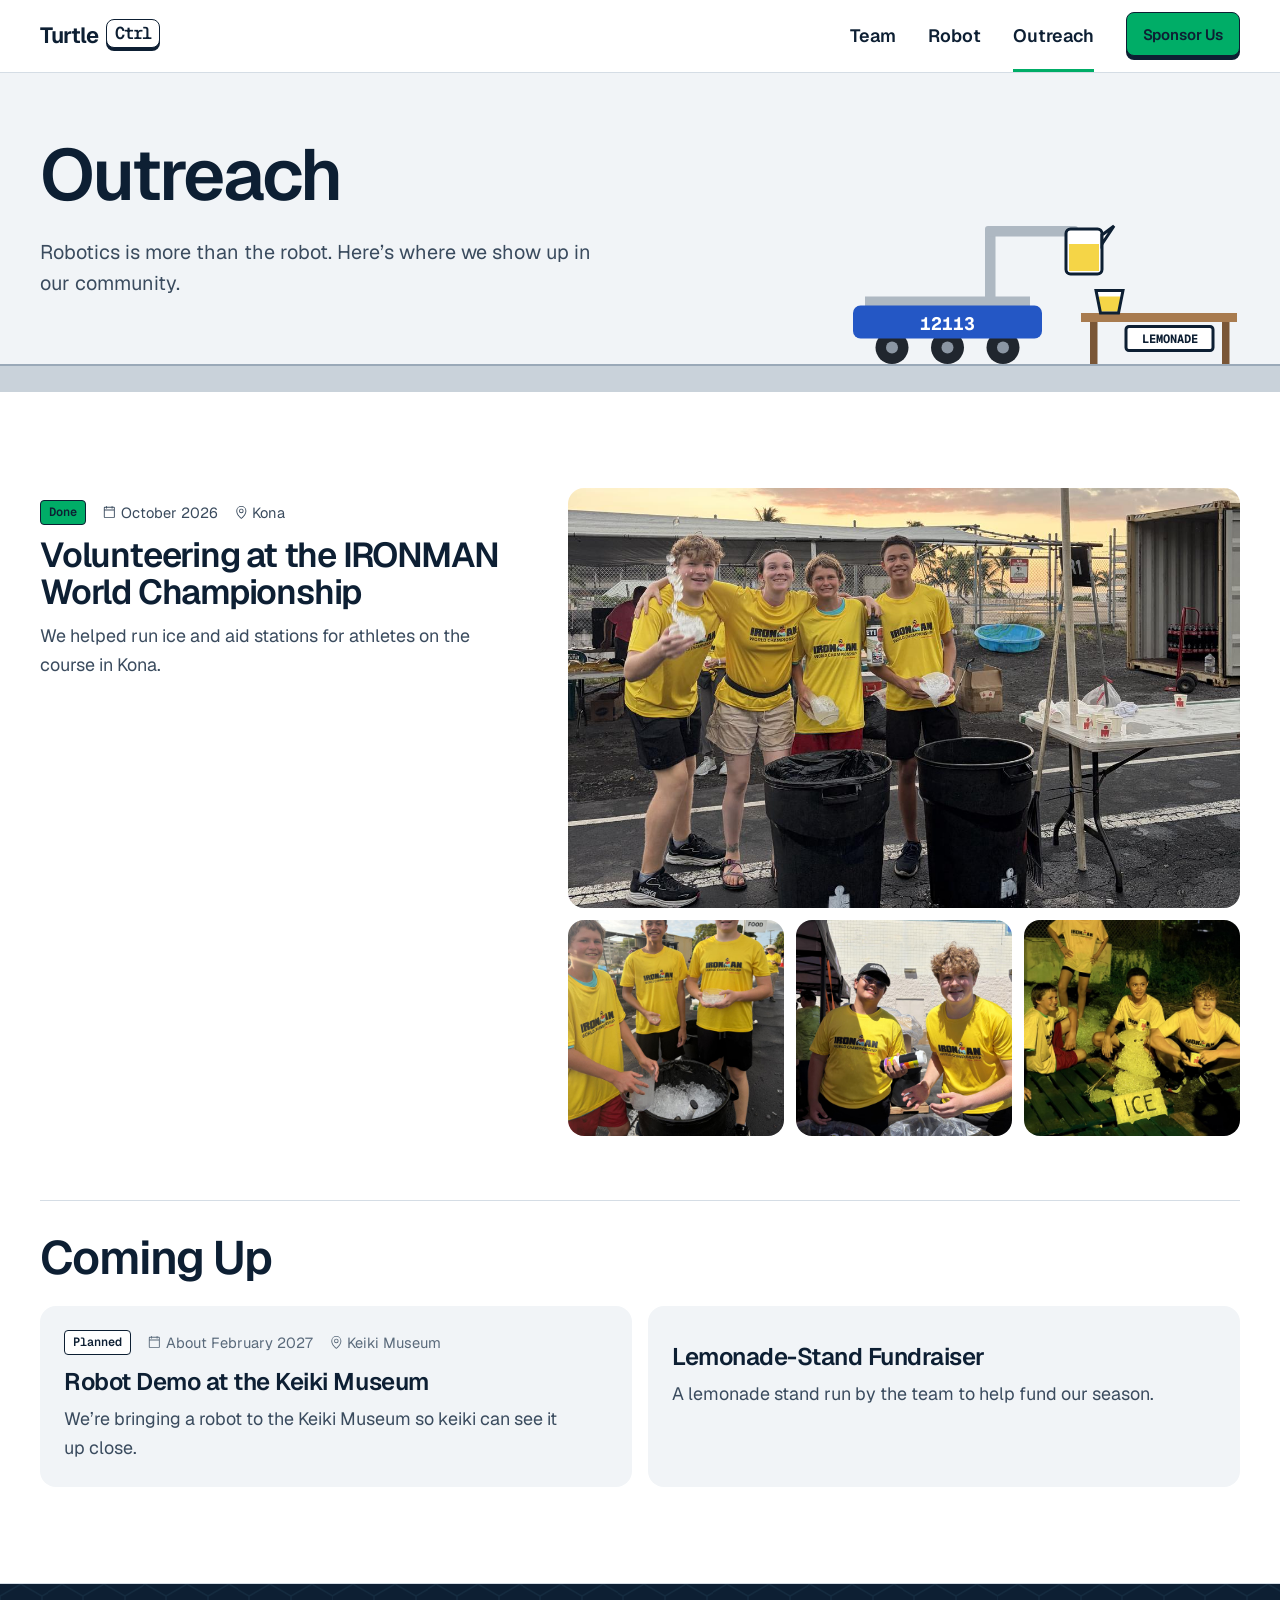
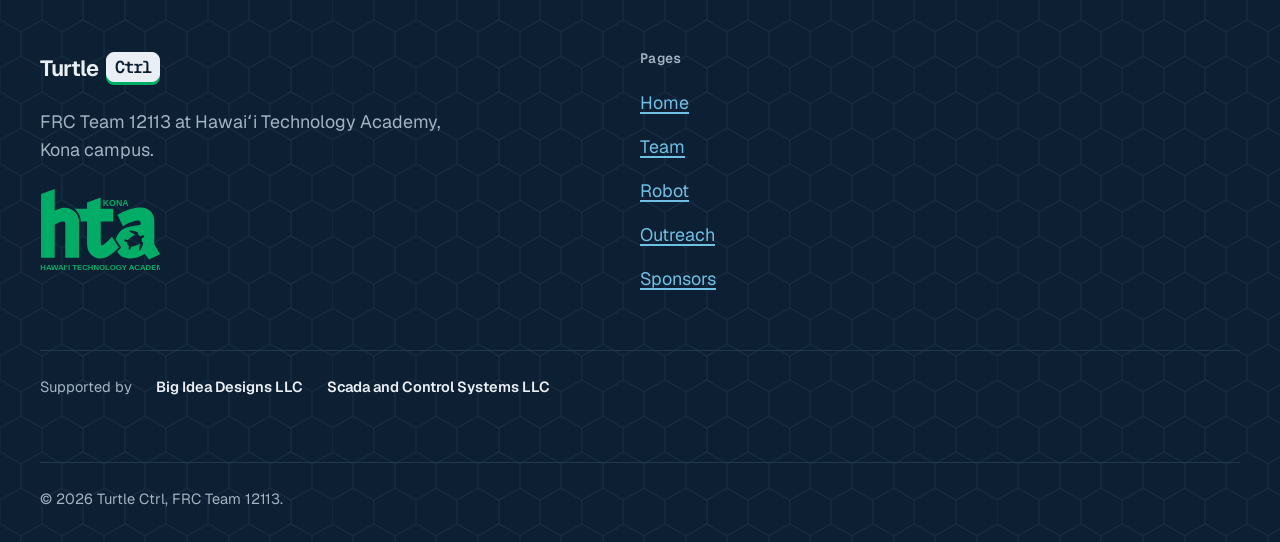
==== outreach.html @ d2e67857 "Launch Turtle Ctrl team website Five pages (Home, Team, Robot, Outreach, Sponsors) in plain HTML/CSS" ====
<!doctype html>
<html lang="en">
<head>
  <meta charset="utf-8">
  <meta name="viewport" content="width=device-width, initial-scale=1">
  <title>Outreach | Turtle Ctrl, FRC 12113</title>
  <meta name="description" content="Turtle Ctrl in the community: IRONMAN World Championship volunteering, a Keiki Museum robot demo, and fundraising.">
  <meta name="color-scheme" content="light dark">
  <meta name="theme-color" content="#FFFFFF" media="(prefers-color-scheme: light)">
  <meta name="theme-color" content="#0A1724" media="(prefers-color-scheme: dark)">
  <meta property="og:title" content="Outreach | Turtle Ctrl, FRC 12113">
  <meta property="og:description" content="Turtle Ctrl in the community: IRONMAN World Championship volunteering, a Keiki Museum robot demo, and fundraising.">
  <meta property="og:type" content="website">
  <meta property="og:site_name" content="Turtle Ctrl, FRC Team 12113">
  <!-- Share preview image. Update the domain once the custom domain is live. -->
  <meta property="og:image" content="https://ripthins.github.io/images/og-card.jpg">
  <meta property="og:image:width" content="1200">
  <meta property="og:image:height" content="630">
  <meta property="og:image:alt" content="Turtle Ctrl, FRC Team 12113 from Kona, Hawaiʻi">
  <meta name="twitter:card" content="summary_large_image">
  <link rel="icon" href="images/favicon.svg" type="image/svg+xml">
  <link rel="apple-touch-icon" href="images/apple-touch-icon.png">
  <link rel="preload" href="fonts/geist-latin-wght-normal.woff2" as="font" type="font/woff2" crossorigin>
  <link rel="stylesheet" href="css/styles.css?v=20261015c">
  <link rel="stylesheet" href="css/pages.css?v=20261015c">
  <link rel="stylesheet" href="css/minibots.css?v=20261015c">
</head>
<body>
  <a class="skip-link" href="#main">Skip to content</a>

  <!-- ===== HEADER (same on every page; only aria-current changes) ===== -->
  <header class="site-header">
    <div class="container site-header__inner">
      <a class="wordmark" href="index.html" aria-label="Turtle Ctrl, home" translate="no">Turtle <span class="key">Ctrl</span></a>
      <nav class="site-nav" aria-label="Main">
        <ul>
          <li><a href="team.html">Team</a></li>
          <li><a href="robot.html">Robot</a></li>
          <li><a href="outreach.html" aria-current="page">Outreach</a></li>
          <li class="nav-contact"><a href="#contact" data-contact>Contact</a></li>
        </ul>
      </nav>
      <div class="site-header__cta">
        <a class="btn btn--secondary btn--sm site-header__contact" href="#contact" data-contact>Contact Us</a>
        <a class="btn btn--primary btn--sm" href="sponsors.html">Sponsor Us</a>
      </div>
    </div>
  </header>

  <main id="main">

    <!-- ===== INTRO: floor band, the robot pours lemonade and serves it ===== -->
    <section class="floor-band" data-minibot aria-labelledby="outreach-title">
      <div class="container floor-band__inner">
      <div class="page-intro">
        <h1 id="outreach-title">Outreach</h1>
        <!-- DRAFT: Reif to rewrite -->
        <p class="draft">Robotics is more than the robot. Here’s where we show up in our community.</p>
      </div>
      <svg class="floor-band__scene" viewBox="50 70 270 106" style="--w: 270" role="img" aria-label="Animation: a robot pours lemonade into a cup and slides it down the table" focusable="false">
            <g><circle class="sh-tire" cx="88" cy="165" r="11"/><circle class="sh-hubcap" cx="88" cy="165" r="4"/>
              <circle class="sh-tire" cx="125" cy="165" r="11"/><circle class="sh-hubcap" cx="125" cy="165" r="4"/>
              <circle class="sh-tire" cx="162" cy="165" r="11"/><circle class="sh-hubcap" cx="162" cy="165" r="4"/><rect class="sh-alu" x="70" y="131" width="110" height="7"/>
              <rect class="sh-bumper" x="62" y="137" width="126" height="22" rx="5"/>
              <text class="sh-text" x="125" y="153" font-size="12" text-anchor="middle">12113</text></g>
            <rect class="sh-alu" x="150" y="86" width="7" height="46"/>
            <rect class="sh-alu" x="150" y="84" width="62" height="7" rx="2"/>
            <rect class="mb-lemon mb-a-stream" x="230" y="102" width="4" height="26"/>
            <g class="mb-a-pitcher">
              <rect class="mb-white" x="204" y="86" width="24" height="30" rx="3"/>
              <rect class="mb-lemon" x="206" y="96" width="20" height="18"/>
              <polygon class="mb-white" points="228,90 236,84 228,96"/>
            </g>
            <rect class="mb-wood" x="214" y="142" width="104" height="6"/>
            <rect class="mb-wood-dark" x="220" y="148" width="5" height="28"/>
            <rect class="mb-wood-dark" x="308" y="148" width="5" height="28"/>
            <rect class="mb-white" x="244" y="151" width="58" height="16" rx="2"/>
            <text class="mb-label" x="273" y="162" font-size="8" text-anchor="middle">LEMONADE</text>
            <g class="mb-a-cup">
              <path d="M224 127 L242 127 L239 142 L227 142 Z" fill="#FFFFFF"/>
              <rect class="mb-lemon mb-a-fill" x="226" y="131" width="14" height="10"/>
              <path d="M224 127 L242 127 L239 142 L227 142 Z" fill="none" stroke="#0D1F33" stroke-width="2"/>
            </g>
          </svg>
      </div>
    </section>

    <!-- ===== STORIES (content.js > outreach). Stories with photos are featured;
         the rest show as "Coming Up" cards. ===== -->
    <section class="section" aria-label="Outreach events">
      <div class="container outreach" data-render="outreach"></div>
    </section>

    <!-- ===== INVITE (only shows once content.js has a contact email) ===== -->
    <section class="section section--flush-top" aria-labelledby="invite-title" data-needs-email>
      <div class="container">
        <div class="invite">
          <div>
            <h2 id="invite-title">Know an Event That Needs a Robot?</h2>
            <!-- DRAFT: Reif to rewrite -->
            <p class="draft">Schools, libraries, and community events in Kona: tell us about it.</p>
          </div>
          <a class="btn btn--primary" href="#contact" data-contact="Event invitation for Turtle Ctrl">Contact Us</a>
        </div>
      </div>
    </section>

  </main>

  <!-- ===== FOOTER (same on every page; contact info + sponsors come from content.js) ===== -->
  <footer class="site-footer">
    <div class="container">
      <div class="footer-grid">
        <div>
          <a class="wordmark" href="index.html" aria-label="Turtle Ctrl, home" translate="no">Turtle <span class="key">Ctrl</span></a>
          <p class="footer-team">FRC Team 12113 at Hawaiʻi Technology Academy, Kona campus.</p>
          <img class="footer-school" src="images/hta-kona-logo.svg" alt="Hawaiʻi Technology Academy Kona" width="120" height="81" loading="lazy">
        </div>
        <nav aria-label="Footer">
          <p class="footer-title mono">Pages</p>
          <ul class="footer-list">
            <li><a href="index.html">Home</a></li>
            <li><a href="team.html">Team</a></li>
            <li><a href="robot.html">Robot</a></li>
            <li><a href="outreach.html">Outreach</a></li>
            <li><a href="sponsors.html">Sponsors</a></li>
          </ul>
        </nav>
        <div id="contact">
          <p class="footer-title mono">Contact</p>
          <div data-render="footer-contact"></div>
          <noscript><p class="footer-ph">Turn on JavaScript to see our contact info.</p></noscript>
        </div>
      </div>
      <div class="footer-sponsors" data-render="footer-sponsors"></div>
      <p class="footer-base">© <span data-render="year">2026</span> Turtle Ctrl, FRC Team 12113.</p>
    </div>
  </footer>

  <script src="content.js"></script>
  <script src="js/site.js?v=20261015c"></script>
  <script src="js/minibots.js?v=20261015c"></script>
</body>
</html>
---- css/styles.css ----
/* ==========================================================
   Turtle Ctrl, FRC 12113
   Design rules live in DESIGN.md. Tokens first, then base,
   then layout, then components, then page sections.
   ========================================================== */

/* ---------- Fonts (self-hosted, SIL Open Font License) ---------- */
@font-face {
  font-family: "Geist";
  src: url("../fonts/geist-latin-wght-normal.woff2") format("woff2");
  font-weight: 100 900;
  font-style: normal;
  font-display: swap;
}
@font-face {
  font-family: "Geist Mono";
  src: url("../fonts/geist-mono-latin-wght-normal.woff2") format("woff2");
  font-weight: 100 900;
  font-style: normal;
  font-display: swap;
}

/* ---------- Tokens ---------- */
:root {
  color-scheme: light dark;

  /* Brand */
  --green-500: #00AD67;   /* HTA green: fills only on light */
  --green-700: #008650;   /* green text on WHITE only */
  --green-800: #006A40;   /* green text on tint, hover */
  --cyan-400:  #6EC1E4;   /* accent on navy only */
  --navy-900:  #0D1F33;   /* ink, footer */
  --navy-950:  #0A1724;
  --navy-850:  #11263A;

  /* Semantic (light) */
  --bg: #FFFFFF;
  --surface: #F1F4F7;
  --text: #0D1F33;
  --text-2: #3A4B5E;
  --muted: #5A6A7B;
  --line: #D5DDE5;
  --line-strong: #9AA9B8;
  --link: var(--green-700);
  --link-on-surface: var(--green-800);
  --focus: var(--green-700);
  --key-face: #FFFFFF;
  --key-edge: var(--navy-900);
  --key-legend: var(--navy-900);
  --ph-bg: #F1F4F7;

  /* Type */
  --font-sans: "Geist", system-ui, -apple-system, "Segoe UI", Roboto, sans-serif;
  --font-mono: "Geist Mono", ui-monospace, "SF Mono", Consolas, monospace;
  --fs-display: clamp(2.5rem, 1.66rem + 3.6vw, 4.5rem);
  --fs-hero: clamp(2.5rem, 1.9rem + 2.6vw, 3.75rem);
  --fs-h2: clamp(1.875rem, 1.44rem + 1.85vw, 3rem);
  --fs-h3: clamp(1.25rem, 1.15rem + 0.45vw, 1.5rem);
  --fs-body: clamp(1.0625rem, 1.04rem + 0.1vw, 1.125rem);
  --fs-small: clamp(0.875rem, 0.86rem + 0.07vw, 0.9375rem);
  --fs-mono: clamp(0.8125rem, 0.8rem + 0.07vw, 0.875rem);

  /* Space (4px base) */
  --s-1: 4px; --s-2: 8px; --s-3: 12px; --s-4: 16px; --s-5: 24px;
  --s-6: 32px; --s-7: 48px; --s-8: 64px; --s-9: 96px; --s-10: 128px;
  --gutter: 16px;
  --section-y: 56px;
  --max: 1200px;

  /* Shape: 8px for things you press, 16px for things that hold content */
  --r-press: 8px;
  --r-hold: 16px;

  --ease: cubic-bezier(0.16, 1, 0.3, 1);
}

@media (min-width: 640px) {
  :root { --gutter: 24px; }
}
@media (min-width: 1024px) {
  :root { --gutter: 32px; --section-y: 96px; }
}

@media (prefers-color-scheme: dark) {
  :root {
    --bg: #0A1724;
    --surface: #11263A;
    --text: #E9EFF4;
    --text-2: #C9D5E0;
    --muted: #A3B3C2;
    --line: #22384E;
    --line-strong: #4A6580;
    --link: var(--cyan-400);
    --link-on-surface: var(--cyan-400);
    --focus: var(--cyan-400);
    --key-face: #E9EFF4;
    --key-edge: var(--green-500);
    --key-legend: var(--navy-900);
    --ph-bg: #11263A;
  }
}

/* ---------- Base ---------- */
*, *::before, *::after { box-sizing: border-box; }
html { -webkit-text-size-adjust: 100%; text-size-adjust: 100%; -webkit-tap-highlight-color: rgba(0, 173, 103, 0.18); }
[id] { scroll-margin-top: var(--s-5); }
body {
  margin: 0;
  background: var(--bg);
  color: var(--text);
  font-family: var(--font-sans);
  font-size: var(--fs-body);
  line-height: 1.6;
  -webkit-font-smoothing: antialiased;
  -moz-osx-font-smoothing: grayscale;
  text-rendering: optimizeLegibility;
}
img, svg { display: block; max-width: 100%; }
[hidden] { display: none !important; }
h1, h2, h3 {
  margin: 0;
  font-weight: 600;
  line-height: 1.05;
  letter-spacing: -0.035em;
  text-wrap: balance;
}
h1 { font-size: var(--fs-display); }
h2 { font-size: var(--fs-h2); }
h3 { font-size: var(--fs-h3); line-height: 1.25; letter-spacing: -0.02em; }
p { margin: 0; text-wrap: pretty; }
p + p { margin-top: var(--s-4); }

a { color: var(--link); text-underline-offset: 0.18em; text-decoration-thickness: 1.5px; }
a:hover { color: var(--green-800); }
@media (prefers-color-scheme: dark) { a:hover { color: #A8DDF2; } }

:focus-visible {
  outline: 3px solid var(--focus);
  outline-offset: 2px;
  border-radius: 2px;
}

.visually-hidden {
  position: absolute !important;
  width: 1px; height: 1px; padding: 0; margin: -1px;
  overflow: hidden; clip: rect(0 0 0 0); white-space: nowrap; border: 0;
}

.skip-link {
  position: absolute; left: var(--gutter); top: -100px; z-index: 100;
  background: var(--green-500); color: var(--navy-900);
  padding: var(--s-3) var(--s-4); border-radius: var(--r-press);
  font-weight: 700; text-decoration: none;
}
.skip-link:focus { top: var(--s-3); }

/* ---------- Layout ---------- */
.container {
  width: 100%;
  max-width: calc(var(--max) + var(--gutter) * 2);
  margin-inline: auto;
  padding-inline: var(--gutter);
}
.section { padding-block: var(--section-y); }
.section--tint { background: var(--surface); }
.section--tint a:not(.btn) { color: var(--link-on-surface); }
.measure { max-width: 65ch; }
.stack > * + * { margin-top: var(--s-4); }

.mono {
  font-family: var(--font-mono);
  font-size: var(--fs-mono);
  font-weight: 600;
  letter-spacing: 0.02em;
}

/* ---------- Keycap (the signature) ---------- */
.key {
  display: inline-block;
  font-family: var(--font-mono);
  font-weight: 600;
  line-height: 1;
  color: var(--key-legend);
  background: var(--key-face);
  border: 1.5px solid var(--navy-900);
  border-radius: var(--r-press);
  box-shadow: 0 3px 0 var(--key-edge);
}

/* ---------- Wordmark ---------- */
.wordmark {
  display: inline-flex;
  align-items: center;
  gap: 0.35em;
  color: var(--text);
  text-decoration: none;
  font-weight: 650;
  font-size: 1.375rem;
  letter-spacing: -0.035em;
  line-height: 1;
  min-height: 44px;
  padding-bottom: 3px;
}
.wordmark:hover { color: var(--text); }
.wordmark .key {
  font-size: 0.78em;
  padding: 0.32em 0.45em 0.28em;
  transform: translateY(-1px);
  transition: transform 0.15s var(--ease);
}
.wordmark:hover .key { transform: translateY(1px); box-shadow: 0 1px 0 var(--key-edge); }

/* ---------- Buttons are keys ---------- */
.btn {
  display: inline-flex;
  align-items: center;
  justify-content: center;
  gap: var(--s-2);
  min-height: 48px;
  padding: 0 var(--s-5);
  margin-bottom: 4px; /* room for the key edge */
  font-family: var(--font-sans);
  font-size: 1rem;
  font-weight: 600;
  letter-spacing: -0.01em;
  line-height: 1;
  white-space: nowrap;
  text-decoration: none;
  border-radius: var(--r-press);
  border: 1.5px solid var(--navy-900);
  cursor: pointer;
  transition: transform 0.12s var(--ease);
  touch-action: manipulation;
}
.btn svg { width: 1.125em; height: 1.125em; flex: none; }
.btn--primary {
  background: var(--green-500);
  color: var(--navy-900);
  box-shadow: 0 4px 0 var(--navy-900);
}
.btn--primary:hover { background: #1FBE7C; color: var(--navy-900); }
.btn--secondary {
  background: var(--key-face);
  color: var(--navy-900);
  box-shadow: 0 4px 0 var(--navy-900);
}
.btn--secondary:hover { background: #E4ECF2; color: var(--navy-900); }
.btn:active { transform: translateY(3px); box-shadow: 0 1px 0 var(--navy-900); }
.btn--sm { min-height: 44px; padding: 0 var(--s-4); font-size: 0.9375rem; }

@media (prefers-color-scheme: dark) {
  .btn { border-color: var(--navy-950); }
  .btn--primary { box-shadow: 0 4px 0 var(--green-800); }
  .btn--secondary { box-shadow: 0 4px 0 var(--line-strong); }
  .btn:active { box-shadow: 0 1px 0 var(--green-800); }
  .key { border-color: var(--key-face); }
}

.btn-row { display: flex; flex-wrap: wrap; gap: var(--s-3) var(--s-4); }

.link-arrow {
  display: inline-flex; align-items: center; gap: var(--s-2);
  font-weight: 600; min-height: 44px;
}
.link-arrow svg { width: 1.1em; height: 1.1em; transition: transform 0.2s var(--ease); }
.link-arrow:hover svg { transform: translateX(3px); }

/* ---------- Header ---------- */
.site-header { border-bottom: 1px solid var(--line); background: var(--bg); }
.site-header__inner {
  display: grid;
  grid-template-columns: 1fr auto;
  grid-template-areas: "brand cta" "nav nav";
  align-items: center;
  column-gap: var(--s-4);
  padding-top: var(--s-3);
}
.site-header .wordmark { grid-area: brand; }
.site-header__cta { grid-area: cta; display: flex; gap: var(--s-3); align-items: center; }
.site-header__contact { display: none; }
.site-nav { grid-area: nav; }
.site-nav ul {
  list-style: none; margin: 0; padding: 0;
  display: flex; gap: var(--s-5);
}
.site-nav a {
  display: inline-flex; align-items: center;
  min-height: 48px;
  color: var(--text);
  font-weight: 600;
  text-decoration: none;
  border-bottom: 3px solid transparent;
  padding-top: 3px;
}
.site-nav a:hover { color: var(--text); border-bottom-color: var(--line-strong); }
.site-nav a[aria-current="page"] { border-bottom-color: var(--green-500); }

@media (min-width: 768px) {
  .site-header__inner {
    grid-template-columns: auto 1fr auto;
    grid-template-areas: "brand nav cta";
    min-height: 72px;
    padding-top: 0;
    column-gap: var(--s-6);
  }
  .site-nav ul { justify-content: flex-end; gap: var(--s-6); }
  .site-nav a { min-height: 72px; }
}
@media (min-width: 1024px) {
  .site-header__contact { display: inline-flex; }
  .site-nav .nav-contact { display: none; }
}

/* ---------- Photo placeholder ---------- */
.ph {
  margin: 0;
  display: grid;
  place-items: center;
  aspect-ratio: var(--ratio, 16 / 9);
  padding: var(--s-5);
  background: var(--ph-bg);
  border: 2px dashed var(--line-strong);
  border-radius: var(--r-hold);
  color: var(--muted);
  text-align: center;
}
.ph__label {
  font-family: var(--font-mono);
  font-size: var(--fs-mono);
  font-weight: 600;
  line-height: 1.5;
  max-width: 32ch;
  overflow-wrap: anywhere;
}
.ph__label strong { display: block; color: var(--text-2); letter-spacing: 0.08em; }
.photo { margin: 0; border-radius: var(--r-hold); overflow: hidden; aspect-ratio: var(--ratio, 16 / 9); }
.photo img { width: 100%; height: 100%; object-fit: cover; }

/* ---------- DRAFT marker (review mode only) ----------
   Shows only when content.js has showDraftMarkers: true. */
.show-drafts .draft {
  outline: 2px dashed #C27C0E;
  outline-offset: 6px;
  border-radius: 2px;
}
.show-drafts .draft::before {
  content: "DRAFT";
  display: inline-block;
  vertical-align: 0.2em;
  margin-right: 0.6em;
  padding: 3px 6px;
  font-family: var(--font-mono);
  font-size: 11px;
  font-weight: 600;
  letter-spacing: 0.08em;
  line-height: 1.2;
  color: #8A4B00;
  background: #FFF4DC;
  border: 1px solid #C27C0E;
  border-radius: 4px;
}

/* ---------- Hero ---------- */
.hero { padding-block: var(--s-7) var(--section-y); }
.hero__grid { display: grid; gap: var(--s-7); }
.hero__label { color: var(--muted); margin-bottom: var(--s-4); }
.hero h1 { font-size: var(--fs-hero); }
.hero__sub { margin-top: var(--s-5); color: var(--text-2); max-width: 46ch; font-size: clamp(1.0625rem, 1rem + 0.3vw, 1.25rem); }
.hero .btn-row { margin-top: var(--s-6); }
.hero .ph { --ratio: 4 / 3; }

@media (min-width: 1024px) {
  .hero { padding-block: var(--s-8) var(--s-6); }
  .hero__grid { grid-template-columns: repeat(12, 1fr); align-items: center; gap: var(--s-6); }
  .hero__copy { grid-column: 1 / span 7; }
  .hero__media { grid-column: 8 / span 5; }
}

/* ---------- Stat row ---------- */
.stats {
  list-style: none; margin: 0; padding: 0;
  display: grid;
  grid-template-columns: repeat(3, 1fr);
  border-top: 1px solid var(--line);
  border-bottom: 1px solid var(--line);
}
.stats li { padding: var(--s-5) var(--s-3); }
.stats li + li { border-left: 1px solid var(--line); }
.stats__value {
  display: block;
  font-family: var(--font-mono);
  font-weight: 500;
  font-size: clamp(2.25rem, 1.6rem + 2.8vw, 4rem);
  line-height: 1;
  letter-spacing: -0.03em;
  font-variant-numeric: tabular-nums;
  color: var(--text);
}
.stats__label { display: block; margin-top: var(--s-2); color: var(--muted); font-size: var(--fs-small); line-height: 1.35; }
@media (min-width: 640px) {
  .stats li { padding: var(--s-6) var(--s-5); }
}

/* ---------- Season route ---------- */
.route-head p { margin-top: var(--s-4); color: var(--text-2); max-width: 52ch; }
.route {
  list-style: none; margin: var(--s-7) 0 0; padding: 0;
  display: grid; gap: 0;
}
.route__stop {
  position: relative;
  padding: 0 0 var(--s-6) var(--s-6);
}
/* the line */
.route__stop::before {
  content: "";
  position: absolute; left: 6px; top: 14px; bottom: -6px;
  width: 2px; background: var(--line-strong);
}
.route__stop:last-child::before { display: none; }
/* the node: a tiny key */
.route__stop::after {
  content: "";
  position: absolute; left: 0; top: 4px;
  width: 14px; height: 14px;
  border-radius: 4px;
  background: var(--green-500);
  border: 1.5px solid var(--navy-900);
  box-shadow: 0 2px 0 var(--navy-900);
}
.route__stop--home::after { background: var(--key-face); }
.route__week { color: var(--muted); }
.route__name { margin-top: var(--s-1); }
.route__city { margin-top: var(--s-1); color: var(--text-2); }
.route__note { margin-top: var(--s-2); color: var(--muted); font-size: var(--fs-small); }

@media (min-width: 768px) {
  .route { grid-template-columns: repeat(3, 1fr); gap: var(--s-6); }
  .route__stop { padding: var(--s-6) 0 0 0; }
  .route__stop::before { left: 14px; right: calc(var(--s-6) * -1); top: 6px; bottom: auto; width: auto; height: 2px; }
  .route__stop::after { top: 0; }
}
.route-foot { margin-top: var(--s-5); }

/* ---------- Update entry ---------- */
.update {
  margin-top: var(--s-6);
  display: grid;
  gap: var(--s-5);
  padding: var(--s-5);
  background: var(--surface);
  border-radius: var(--r-hold);
}
.update__date { color: var(--muted); }
.update h3 { margin-top: var(--s-2); }
.update p { margin-top: var(--s-3); color: var(--text-2); max-width: 60ch; }
.update a { color: var(--link-on-surface); }
.update .photo, .update .ph { --ratio: 16 / 9; }
@media (min-width: 1024px) {
  .update { padding: var(--s-6); }
  .update--has-photo { grid-template-columns: 1fr 1fr; align-items: center; }
}
.empty { color: var(--muted); }

/* ---------- Logo wall ---------- */
.sponsors-head p { margin-top: var(--s-4); color: var(--text-2); max-width: 52ch; }
.logo-wall {
  list-style: none; margin: var(--s-7) 0 0; padding: 0;
  display: grid; gap: var(--s-4);
  grid-template-columns: 1fr;
}
@media (min-width: 640px) { .logo-wall { grid-template-columns: repeat(2, 1fr); } }
@media (min-width: 1024px) { .logo-wall { grid-template-columns: repeat(3, 1fr); } .logo-tile { aspect-ratio: 2 / 1; } }
.logo-tile {
  display: grid; place-items: center;
  aspect-ratio: 5 / 2;
  padding: var(--s-5);
  background: #FFFFFF;            /* always white: logos are usually dark */
  border: 1px solid var(--line);
  border-radius: var(--r-hold);
  color: #3A4B5E;
  text-decoration: none;
}
a.logo-tile:hover { border-color: var(--line-strong); }
.logo-tile img { max-height: 100%; width: auto; max-width: 100%; object-fit: contain; }
.logo-tile .ph__label strong { color: #3A4B5E; }
.logo-tile--ph { border: 2px dashed #9AA9B8; color: #5A6A7B; }
.logo-tile--open {
  background: transparent;
  border: 2px dashed var(--line-strong);
  color: var(--text);
  text-align: center;
  gap: var(--s-3);
  align-content: center;
}
.logo-tile--open span { font-weight: 600; letter-spacing: -0.02em; font-size: 1.25rem; }
.logo-tile--open em { font-style: normal; color: var(--link); font-weight: 600; display: inline-flex; gap: var(--s-2); align-items: center; }
.logo-tile--open svg { width: 1.1em; height: 1.1em; }
a.logo-tile--open:hover { border-color: var(--green-500); color: var(--text); }

/* ---------- Join band ---------- */
.join { display: grid; gap: var(--s-6); }
.join p { margin-top: var(--s-4); color: var(--text-2); max-width: 52ch; }
@media (min-width: 1024px) {
  .join { grid-template-columns: 7fr 5fr; align-items: end; }
  .join .btn-row { justify-content: flex-end; }
}

/* ---------- Footer ---------- */
.site-footer {
  --link: var(--cyan-400);
  position: relative;
  background-color: var(--navy-900);
  /* honu shell / hex shaft grid */
  background-image: url("data:image/svg+xml,%3Csvg xmlns='http://www.w3.org/2000/svg' width='41.57' height='72' viewBox='0 0 41.57 72'%3E%3Cpath d='M20.78 0L41.57 12V36L20.78 48L0 36V12Z M20.78 48V72' fill='none' stroke='%236EC1E4' stroke-opacity='0.07' stroke-width='1.5'/%3E%3C/svg%3E");
  background-size: 41.57px 72px;
  color: #E9EFF4;
  padding-block: var(--s-8) var(--s-6);
  border-top: 1px solid var(--line);
}
.site-footer .wordmark { color: #E9EFF4; }
.site-footer .key { --key-face: #E9EFF4; --key-edge: var(--green-500); border-color: #E9EFF4; }
.site-footer a { color: var(--cyan-400); }
.site-footer a:hover { color: #A8DDF2; }
.site-footer :focus-visible { outline-color: var(--cyan-400); }
.footer-grid { display: grid; gap: var(--s-7); }
.footer-team { margin-top: var(--s-4); color: #A3B3C2; max-width: 34ch; }
.footer-title { color: #A3B3C2; margin-bottom: var(--s-3); }
.footer-list { list-style: none; margin: 0; padding: 0; }
.footer-list a { display: inline-flex; align-items: center; gap: var(--s-2); min-height: 44px; min-width: 0; overflow-wrap: anywhere; }
.footer-list svg { width: 1.1em; height: 1.1em; }
.footer-ph { color: #A3B3C2; font-family: var(--font-mono); font-size: var(--fs-mono); border: 1.5px dashed #4A6580; border-radius: var(--r-press); padding: var(--s-3); max-width: 34ch; }
.footer-base {
  margin-top: var(--s-8);
  padding-top: var(--s-5);
  border-top: 1px solid #22384E;
  color: #A3B3C2;
  font-size: var(--fs-small);
}
@media (min-width: 768px) {
  .footer-grid { grid-template-columns: 2fr 1fr 1fr; }
}

/* ---------- Reduced motion ---------- */
@media (prefers-reduced-motion: reduce) {
  *, *::before, *::after { transition: none !important; animation: none !important; }
  .btn:active, .wordmark:hover .key, .link-arrow:hover svg { transform: none; }
}
.section--flush-top { padding-top: 0; }

/* ---------- Animation pause / play (quiet on purpose) ----------
   Small II that turns into a play triangle. The icon is tiny, but the
   ::before area keeps a 44px tap target for fingers. */
.anim-toggle {
  position: relative;
  display: inline-grid;
  place-items: center;
  width: 28px;
  height: 28px;
  padding: 0;
  border: 0;
  border-radius: 50%;
  background: transparent;
  color: var(--muted);            /* 5:1 on white, 5:1 on the tint: quiet but findable */
  cursor: pointer;
  touch-action: manipulation;
  transition: color 0.15s ease, background-color 0.15s ease;
}
.anim-toggle::before { content: ""; position: absolute; inset: -8px; }
.anim-toggle:hover { color: var(--text); background: rgba(13, 31, 51, 0.07); }
.anim-toggle svg { width: 12px; height: 12px; fill: currentColor; }
.anim-toggle__play { display: none; }
.anim-toggle.is-paused .anim-toggle__pause { display: none; }
.anim-toggle.is-paused .anim-toggle__play { display: block; margin-left: 2px; }
@media (prefers-color-scheme: dark) {
  .anim-toggle:hover { background: rgba(233, 239, 244, 0.1); }
}
---- css/pages.css ----
/* ==========================================================
   Page sections: Home extras, Team, Robot, Outreach, Sponsors.
   Uses the tokens defined at the top of styles.css.
   ========================================================== */

/* Section heading with a lead paragraph under it */
.section-head { max-width: 62ch; }
.section-head p { margin-top: var(--s-4); color: var(--text-2); }

/* Intro block at the top of inner pages */
.page-intro { padding-block: var(--s-7) var(--s-6); }
.page-intro__label { color: var(--muted); margin-bottom: var(--s-4); }
.page-intro p:not(.page-intro__label) {
  margin-top: var(--s-5);
  max-width: 60ch;
  color: var(--text-2);
  font-size: clamp(1.0625rem, 1rem + 0.3vw, 1.25rem);
}
.page-intro .btn-row { margin-top: var(--s-6); }
.page-intro--split { display: grid; gap: var(--s-7); align-items: center; }
@media (min-width: 1024px) {
  .page-intro { padding-block: var(--s-8) var(--s-7); }
  .page-intro--split { grid-template-columns: 6fr 6fr; gap: var(--s-7); }
}

/* ---------- Sponsor carousel (Home, under the stats) ---------- */
.sponsor-strip { padding-block: var(--s-5); border-bottom: 1px solid var(--line); }
.sponsor-strip__inner { display: grid; gap: var(--s-4); align-items: center; }
.sponsor-strip__label { color: var(--muted); }
.sponsor-strip__end { display: flex; align-items: center; justify-content: space-between; gap: var(--s-4); }
@media (min-width: 1024px) {
  .sponsor-strip__inner { grid-template-columns: auto minmax(0, 1fr) auto; gap: var(--s-6); }
}

.marquee {
  --marquee-speed: 40;          /* pixels per second */
  --marquee-direction: normal;  /* "reverse" makes logos travel to the right */
  overflow: hidden;
  -webkit-mask-image: linear-gradient(90deg, transparent, #000 6%, #000 94%, transparent);
  mask-image: linear-gradient(90deg, transparent, #000 6%, #000 94%, transparent);
}
.marquee__track { display: flex; width: max-content; gap: var(--s-4); }
.marquee__set { display: flex; gap: var(--s-4); list-style: none; margin: 0; padding: 0; }
.marquee__item {
  display: flex; align-items: center; justify-content: center;
  height: 64px; padding: 0 var(--s-5);
  background: #FFFFFF;                 /* logos are usually dark: always a white tile */
  border: 1px solid var(--line);
  border-radius: var(--r-hold);
  color: #0D1F33; font-weight: 600; white-space: nowrap; text-decoration: none;
}
a.marquee__item:hover { border-color: var(--green-500); color: #0D1F33; }
.marquee__item img { max-height: 40px; width: auto; max-width: 180px; object-fit: contain; }


@media (prefers-reduced-motion: no-preference) {
  .marquee.is-running .marquee__track {
    animation: marquee var(--marquee-duration, 30s) linear infinite;
    animation-direction: var(--marquee-direction);
  }
  .marquee.is-running:hover .marquee__track,
  .marquee.is-running:focus-within .marquee__track,
  .marquee.is-paused .marquee__track { animation-play-state: paused; }
}
@media (prefers-reduced-motion: reduce) {
  .marquee { overflow-x: auto; -webkit-mask-image: none; mask-image: none; }
  .marquee__set[aria-hidden="true"] { display: none; }
}
@keyframes marquee {
  to { transform: translateX(calc(var(--marquee-shift, 0px) * -1)); }
}

/* ---------- Real photos ---------- */
.photo { background: var(--surface); }
.photo-caption { margin-top: var(--s-2); color: var(--muted); font-size: var(--fs-small); }

/* ---------- Join band with photo ---------- */
.join--photo { align-items: center; }
.join__copy .btn-row { margin-top: var(--s-5); }
.join--photo .photo { --ratio: 4 / 3; }
@media (min-width: 1024px) {
  .join--photo { grid-template-columns: 5fr 6fr; align-items: center; }
  .join--photo .btn-row { justify-content: flex-start; }
}

/* ---------- Gallery (asymmetric; one column on phones) ---------- */
.gallery { display: grid; gap: var(--s-4); margin-top: var(--s-6); }
.gallery figure { margin: 0; }
.gallery .photo { aspect-ratio: 4 / 3; }
@media (min-width: 640px) { .gallery { grid-template-columns: repeat(2, 1fr); } }
@media (min-width: 1024px) {
  .gallery { grid-template-columns: repeat(3, 1fr); }
  .gallery__big { grid-column: span 2; grid-row: span 2; }
  .gallery__big .photo { aspect-ratio: auto; height: 100%; }
}

/* ---------- Team: school block ---------- */
.school { display: grid; gap: var(--s-6); align-items: center; }
.school__logo { width: min(220px, 60%); height: auto; }
.school p { margin-top: var(--s-4); color: var(--text-2); max-width: 60ch; }
@media (min-width: 1024px) {
  .school { grid-template-columns: 1fr 2fr; gap: var(--s-8); }
  .school__logo { width: 260px; justify-self: center; }
}

/* ---------- Team: headshots ---------- */
.headshots {
  list-style: none; margin: var(--s-6) 0 0; padding: 0;
  display: grid; gap: var(--s-4);
  grid-template-columns: repeat(3, 1fr);
}
@media (min-width: 640px) { .headshots { grid-template-columns: repeat(4, 1fr); } }
@media (min-width: 1024px) { .headshots { grid-template-columns: repeat(6, 1fr); } }
.headshot .ph, .headshot .photo { --ratio: 4 / 5; padding: var(--s-2); }
.headshot .ph__label { font-size: 11px; }
.headshot .photo { padding: 0; }
.headshot__name { margin-top: var(--s-2); font-weight: 600; }
.headshot__role { color: var(--muted); font-size: var(--fs-small); }
.spec { margin-top: var(--s-5); color: var(--muted); font-size: var(--fs-small); max-width: 70ch; }

/* ---------- "Coming soon" block (shirts) ---------- */
.soon {
  display: grid; gap: var(--s-5); align-items: center;
  padding: var(--s-6);
  background: var(--surface);
  border-radius: var(--r-hold);
}
.soon p { margin-top: var(--s-3); color: var(--text-2); }
.soon .ph { --ratio: 1 / 1; max-width: 280px; }
@media (min-width: 1024px) { .soon { grid-template-columns: 2fr 1fr; padding: var(--s-7); } .soon .ph { justify-self: end; width: 100%; } }

/* ---------- Two text columns (join / parents) ---------- */
.duo { display: grid; gap: var(--s-7); }
@media (min-width: 1024px) { .duo { grid-template-columns: 1fr 1fr; gap: var(--s-8); } }
.duo h2 { font-size: clamp(1.5rem, 1.2rem + 1.2vw, 2.25rem); }
.duo p { margin-top: var(--s-4); color: var(--text-2); }
.duo .btn-row { margin-top: var(--s-5); }

/* ---------- Robot: design process (from the team whiteboard) ---------- */
.process { display: grid; gap: var(--s-6); align-items: start; margin-top: var(--s-6); }
.process .photo { --ratio: 5 / 6; }
@media (min-width: 1024px) { .process { grid-template-columns: 7fr 5fr; gap: var(--s-7); } }
.steps { list-style: none; margin: 0; padding: 0; display: grid; gap: var(--s-2); counter-reset: step; }
.steps li {
  counter-increment: step;
  display: flex; align-items: center; gap: var(--s-4);
  padding: var(--s-3) var(--s-4);
  border: 1px solid var(--line);
  border-radius: var(--r-press);
  font-weight: 600;
}
.steps li::before {
  content: counter(step);
  display: inline-grid; place-items: center;
  width: 32px; height: 32px; flex: none;
  font-family: var(--font-mono); font-size: 0.875rem;
  color: var(--navy-900); background: var(--green-500);
  border: 1.5px solid var(--navy-900); border-radius: 6px;
  box-shadow: 0 2px 0 var(--navy-900);
}

/* ---------- Robot: season timeline ---------- */
.timeline { list-style: none; margin: var(--s-6) 0 0; padding: 0; display: grid; gap: var(--s-5); }
@media (min-width: 768px) { .timeline { grid-template-columns: repeat(4, 1fr); } }
.timeline li { padding-top: var(--s-4); border-top: 3px solid var(--green-500); }
.timeline__when { color: var(--muted); }
.timeline h3 { margin-top: var(--s-2); }
.timeline p { margin-top: var(--s-2); color: var(--text-2); font-size: var(--fs-small); }

/* ---------- Video (click-to-load, no YouTube until pressed) ---------- */
.video { margin-top: var(--s-6); }
.video__frame { position: relative; aspect-ratio: 16 / 9; border-radius: var(--r-hold); overflow: hidden; background: var(--navy-900); }
.video__frame iframe { position: absolute; inset: 0; width: 100%; height: 100%; border: 0; }
.video__play {
  position: absolute; inset: 0;
  display: grid; place-items: center; align-content: center; gap: var(--s-3);
  width: 100%; border: 0; cursor: pointer;
  color: #E9EFF4; background: var(--navy-900);
  font-family: var(--font-sans); font-size: 1.125rem; font-weight: 600;
}
.video__play img { position: absolute; inset: 0; width: 100%; height: 100%; object-fit: cover; opacity: 0.5; }
.video__play span { position: relative; }

/* ---------- Link cards ---------- */
.links { list-style: none; margin: var(--s-6) 0 0; padding: 0; display: grid; gap: var(--s-3); }
@media (min-width: 768px) { .links { grid-template-columns: repeat(2, 1fr); } }
.links a {
  display: flex; justify-content: space-between; align-items: center; gap: var(--s-4);
  min-height: 64px; padding: var(--s-4) var(--s-5);
  border: 1.5px solid var(--line); border-radius: var(--r-hold);
  font-weight: 600; text-decoration: none; color: var(--text);
}
.links a:hover { border-color: var(--green-500); color: var(--text); }
.links small { display: block; color: var(--muted); font-weight: 400; }
.links svg { width: 1.2em; height: 1.2em; flex: none; color: var(--link); }

/* ---------- Outreach entries ---------- */
.outreach { display: grid; gap: var(--s-8); }
.outreach-item { display: grid; gap: var(--s-5); padding-top: var(--s-6); border-top: 1px solid var(--line); }
.outreach-item__meta { display: flex; flex-wrap: wrap; align-items: center; gap: var(--s-2) var(--s-4); color: var(--muted); font-size: var(--fs-small); }
.outreach-item__meta span { display: inline-flex; align-items: center; gap: var(--s-1); }
.outreach-item__meta svg { width: 1em; height: 1em; }
.status {
  font-family: var(--font-mono); font-size: 0.75rem; font-weight: 600;
  padding: 2px 8px; border-radius: 4px;
  border: 1.5px solid var(--navy-900); color: var(--navy-900); background: #FFFFFF;
}
.status--done { background: var(--green-500); }
.outreach-item h2 { font-size: clamp(1.5rem, 1.2rem + 1.2vw, 2.25rem); margin-top: var(--s-3); }
.outreach-item p { margin-top: var(--s-3); color: var(--text-2); max-width: 62ch; }
.outreach-photos { display: grid; gap: var(--s-3); grid-template-columns: repeat(2, 1fr); }
.outreach-photos .photo { aspect-ratio: 1 / 1; }
.outreach-photos .photo:first-child { grid-column: span 2; aspect-ratio: 16 / 10; }
.outreach-photos .photo:nth-child(4) { display: none; }   /* phone: 1 wide + 2 square */
@media (min-width: 1024px) {
  .outreach-item--photos { grid-template-columns: 5fr 7fr; align-items: start; gap: var(--s-7); }
  .outreach-photos { grid-template-columns: repeat(3, 1fr); }
  .outreach-photos .photo:first-child { grid-column: span 3; }
  .outreach-photos .photo:nth-child(4) { display: block; }
}

/* ---------- Sponsors page ---------- */
.funds { list-style: none; margin: var(--s-6) 0 0; padding: 0; display: grid; gap: var(--s-4); }
@media (min-width: 768px) { .funds { grid-template-columns: repeat(2, 1fr); } }
.funds li { padding: var(--s-5); border-left: 3px solid var(--green-500); background: var(--surface); border-radius: 0 var(--r-hold) var(--r-hold) 0; }
.funds h3 { font-size: 1.125rem; }
.funds p { margin-top: var(--s-2); color: var(--text-2); font-size: var(--fs-small); }
.packet {
  display: grid; gap: var(--s-5); align-items: center;
  padding: var(--s-6);
  border: 2px dashed var(--line-strong);
  border-radius: var(--r-hold);
}
@media (min-width: 1024px) { .packet { grid-template-columns: 1fr auto; padding: var(--s-7); } }
.packet p { color: var(--text-2); margin-top: var(--s-2); }

/* ---------- Footer additions ---------- */
.footer-school { display: block; margin-top: var(--s-5); width: 120px; height: auto; }
.footer-sponsors {
  margin-top: var(--s-7); padding-top: var(--s-5);
  border-top: 1px solid #22384E;
  display: flex; flex-wrap: wrap; align-items: center; gap: var(--s-3) var(--s-5);
  color: #A3B3C2; font-size: var(--fs-small);
}
.footer-sponsors ul { list-style: none; margin: 0; padding: 0; display: flex; flex-wrap: wrap; gap: var(--s-2) var(--s-5); }
.footer-sponsors li { color: #E9EFF4; font-weight: 600; }
.footer-contact-btn { margin-top: var(--s-4); }

.section--flush-bottom { padding-bottom: 0; }
.video { max-width: 760px; }

.outreach > .outreach-item:first-child { padding-top: 0; border-top: 0; }

/* ==========================================================
   Finishing pass (2026-10-14): components added to make every
   page hold attention without placeholders.
   ========================================================== */

/* ---------- Home: news cards ---------- */
.news { display: grid; gap: var(--s-5); margin-top: var(--s-6); }
@media (min-width: 768px) { .news { grid-template-columns: 1fr 1fr; } }
.news-card {
  display: flex; flex-direction: column;
  background: var(--surface);
  border-radius: var(--r-hold);
  overflow: hidden;
}
.news-card__photo { --ratio: 16 / 10; border-radius: 0; }
.news-card__body { display: flex; flex-direction: column; gap: var(--s-3); padding: var(--s-5); flex: 1; }
.news-card__kicker { color: var(--muted); }
.news-card__body p:not(.news-card__kicker) { color: var(--text-2); }
.news-card .link-arrow { margin-top: auto; color: var(--link-on-surface); }
@media (min-width: 1024px) { .news-card__body { padding: var(--s-6); } }

/* ---------- Team: why "Turtle Ctrl" ---------- */
.name-story { display: grid; gap: var(--s-6); align-items: center; }
.name-story__sketch { margin: 0; max-width: 440px; }
.name-story__sketch .photo { --ratio: 1000 / 828; background: #FFFFFF; }
.name-story__copy .draft p + p,
.name-story__copy > p + p { margin-top: var(--s-3); }
.name-story__copy h2 { margin-bottom: var(--s-5); }
.name-story__copy p { color: var(--text-2); max-width: 54ch; font-size: clamp(1.0625rem, 1rem + 0.3vw, 1.25rem); }
.name-story__copy strong { color: var(--text); }
.school-line {
  display: flex; align-items: center; gap: var(--s-5);
  margin-top: var(--s-6); padding-top: var(--s-5);
  border-top: 1px solid var(--line);
}
.school-line__logo { width: 112px; height: auto; flex: none; }
.school-line p { font-size: var(--fs-body) !important; }
@media (min-width: 1024px) {
  .name-story { grid-template-columns: 4fr 7fr; gap: var(--s-8); }
  .name-story__sketch { justify-self: center; }
}

/* ---------- Team: five-photo gallery ---------- */
@media (min-width: 1024px) {
  .gallery--five .gallery__wide { grid-column: span 2; }
}

/* ---------- Team: members, mentors ---------- */
.headshot__key {
  display: grid; place-items: center;
  aspect-ratio: 4 / 5;
  font-family: var(--font-mono); font-weight: 600; font-size: 2rem;
  color: var(--navy-900); background: #FFFFFF;
  border: 1.5px solid var(--navy-900); border-radius: var(--r-hold);
  box-shadow: 0 4px 0 var(--navy-900);
}
.mentors { margin-top: var(--s-7); }
.mentors h3 { margin-bottom: var(--s-3); }
.mentor-list { list-style: none; margin: 0; padding: 0; display: flex; flex-wrap: wrap; gap: var(--s-3) var(--s-6); color: var(--text-2); }

/* ---------- Team: what's next strip ---------- */
.next-strip {
  list-style: none; margin: 0; padding: 0;
  display: grid; gap: var(--s-3);
}
@media (min-width: 768px) { .next-strip { grid-template-columns: repeat(3, 1fr); gap: var(--s-4); } }
.next-strip li {
  display: flex; flex-direction: column; gap: var(--s-1);
  padding: var(--s-4) var(--s-5);
  border: 1.5px solid var(--navy-900);
  border-radius: var(--r-press);
  box-shadow: 0 4px 0 var(--navy-900);
  background: #FFFFFF;
  color: var(--navy-900);
}
.next-strip li span { color: #3A4B5E; }
.next-strip li strong { font-weight: 600; font-size: 1.0625rem; }
@media (prefers-color-scheme: dark) {
  .next-strip li { border-color: var(--line-strong); box-shadow: 0 4px 0 var(--line-strong); }
}

/* ---------- Team: role keys ---------- */
.keys {
  list-style: none; margin: var(--s-5) 0 0; padding: 0;
  display: flex; flex-wrap: wrap; gap: var(--s-3);
}
.keys .key { font-size: 0.9375rem; padding: 0.55em 0.8em 0.5em; margin-bottom: 3px; }

/* ---------- Team: parent FAQ ---------- */
.faq { margin-top: var(--s-5); border-top: 1px solid var(--line); }
.faq details { border-bottom: 1px solid var(--line); }
.faq summary {
  display: flex; justify-content: space-between; align-items: center; gap: var(--s-4);
  min-height: 52px; padding: var(--s-3) 0;
  font-weight: 600; cursor: pointer; list-style: none;
}
.faq summary::-webkit-details-marker { display: none; }
.faq summary::after {
  content: "+"; flex: none;
  display: inline-grid; place-items: center;
  width: 28px; height: 28px;
  font-family: var(--font-mono); font-weight: 600;
  border: 1.5px solid var(--navy-900); border-radius: 6px;
  box-shadow: 0 2px 0 var(--navy-900);
  background: #FFFFFF; color: var(--navy-900);
}
.faq details[open] summary::after { content: "−"; background: var(--green-500); }
.faq details p { padding: 0 0 var(--s-4); color: var(--text-2); max-width: 60ch; margin: 0; }

/* ---------- Robot: practice bot specs ---------- */
.specs {
  margin: var(--s-6) 0 0;
  display: grid; gap: var(--s-4);
  grid-template-columns: repeat(2, 1fr);
}
@media (min-width: 1024px) { .specs { grid-template-columns: repeat(6, 1fr); } }
.spec {
  grid-column: span 1;
  padding: var(--s-5);
  border: 1.5px solid var(--navy-900);
  border-radius: var(--r-hold);
  box-shadow: 0 4px 0 var(--navy-900);
  background: #FFFFFF;
  color: var(--navy-900);
}
.spec dt { color: #3A4B5E; }
.spec dd { margin: var(--s-2) 0 0; font-weight: 600; font-size: clamp(1.25rem, 1.1rem + 0.6vw, 1.75rem); letter-spacing: -0.02em; line-height: 1.15; }
.spec--wide { grid-column: span 2; }
.spec--wide dd { font-size: 1.125rem; letter-spacing: -0.01em; line-height: 1.35; }
@media (min-width: 1024px) {
  .spec { grid-column: span 2; }
  .spec--wide { grid-column: span 3; }
}
@media (prefers-color-scheme: dark) {
  .spec { border-color: var(--line-strong); box-shadow: 0 4px 0 var(--line-strong); }
}
.process__lead { color: var(--text-2); margin-bottom: var(--s-5); }

/* ---------- Outreach: coming up + invite ---------- */
.outreach-next { padding-top: var(--s-6); border-top: 1px solid var(--line); }
.next-cards { list-style: none; margin: var(--s-5) 0 0; padding: 0; display: grid; gap: var(--s-4); }
@media (min-width: 768px) { .next-cards { grid-template-columns: 1fr 1fr; } }
.next-card { padding: var(--s-5); background: var(--surface); border-radius: var(--r-hold); }
.next-card h3 { margin-top: var(--s-3); }
.next-card p:last-child { margin-top: var(--s-2); color: var(--text-2); }
.invite {
  display: grid; gap: var(--s-5); align-items: center;
  padding: var(--s-6);
  background: var(--navy-900); color: #E9EFF4;
  border-radius: var(--r-hold);
}
.invite h2 { font-size: clamp(1.5rem, 1.2rem + 1.2vw, 2.25rem); }
.invite p { margin-top: var(--s-3); color: #C9D5E0; }
@media (min-width: 1024px) { .invite { grid-template-columns: 1fr auto; padding: var(--s-7); } }

/* ---------- Sponsors: proof, funds, recognition, name tiles ---------- */
.stats--compact { margin-top: var(--s-6); }
.proof { display: grid; gap: var(--s-4); margin-top: var(--s-6); }
.proof figure { margin: 0; }
.proof .photo { aspect-ratio: 4 / 3; }
@media (min-width: 768px) {
  .proof { grid-template-columns: 2fr 1fr; grid-template-rows: auto auto; }
  .proof__big { grid-row: span 2; }
  .proof__big .photo { aspect-ratio: auto; height: calc(100% - 2em); }
}
.funds__icon { display: inline-flex; width: 36px; height: 36px; margin-bottom: var(--s-3); color: var(--green-800); }
.funds__icon svg { width: 100%; height: 100%; }
@media (prefers-color-scheme: dark) { .funds__icon { color: var(--green-500); } }
.funds__note { margin-top: var(--s-5); color: var(--text-2); font-weight: 600; }
.recognition { margin-top: var(--s-5); color: var(--text-2); max-width: 62ch; }
.logo-tile--name span {
  font-weight: 600; font-size: clamp(1.0625rem, 1rem + 0.4vw, 1.375rem);
  letter-spacing: -0.02em; text-align: center; color: #0D1F33;
}
.packet { border-style: solid; border-color: var(--line); background: var(--bg); }
@media (min-width: 1024px) {
  .gallery--five .gallery__wide .photo { aspect-ratio: 8 / 3; }
  .gallery--five .gallery__wide .photo img { object-position: 50% 0%; }   /* keep faces in frame */
  .gallery__big .photo { height: calc(100% - 2em); }                      /* leave room for the caption */
}
.faq summary { touch-action: manipulation; }
.faq summary:hover { color: var(--link); }
---- css/minibots.css ----
/* ==========================================================
   Mini robot scenes, one per page (Team, Robot, Outreach, Sponsors),
   plus the shared robot drawing colors (.sh-*) also used on Home.
   Behavior: js/minibots.js plays a scene when it scrolls into view,
   a few times, then rests. Hover or tap replays it.
   Motion rules: DESIGN.md > Motion.
   ========================================================== */

/* ---------- shared drawing colors ---------- */
.sh-alu { fill: #AEB8C2; }
.sh-poly { fill: rgba(255, 255, 255, 0.55); stroke: #0D1F33; }
.sh-navy { fill: #0D1F33; }
.sh-tire { fill: #20262E; }
.sh-hubcap { fill: #8B96A3; }
.sh-bumper { fill: #2457C5; }
.sh-green { fill: #00AD67; }
.sh-text { fill: #FFFFFF; font-family: var(--font-mono); font-weight: 700; }
.sh-fuel { fill: #F5C518; stroke: #B38B00; stroke-width: 2; }
.sh-hub-body { fill: #2457C5; }
.sh-hub-frame { fill: #1A3F96; }
.sh-hub-funnel { fill: #0D1F33; }
.sh-screen { fill: #0A1724; }
.sh-screen-num { fill: #F5C518; font-family: var(--font-mono); font-weight: 700; }
.sh-flash { fill: #F5C518; opacity: 0; }
.mb-carpet { fill: #C9D2DA; }
.mb-floor { stroke: #9AA9B8; stroke-width: 2; }
.mb-white { fill: #FFFFFF; stroke: #0D1F33; stroke-width: 2; }
.mb-wood { fill: #A87B4F; }
.mb-wood-dark { fill: #7A5636; }
.mb-card { fill: #C9A06E; stroke: #8A6A44; stroke-width: 2; }
.mb-label { fill: #0D1F33; font-family: var(--font-mono); font-weight: 700; }
.mb-label--brown { fill: #5A3E1E; }
.mb-lemon { fill: #F5D547; }
.mb-orange { fill: #F28C28; }
.mb-red { fill: #D93A3A; }
.mb-slate { fill: #3A4B5E; }
.mb-light { fill: #E3E8ED; }
@media (prefers-color-scheme: dark) {
  .mb-carpet { fill: #22384E; }
  .mb-floor { stroke: #4A6580; }
}

/* ---------- floor band: no frame, the robots stand on the page ----------
   Same carpet as the Home "New to FRC?" band, so every page shares one floor. */
.floor-band {
  --carpet: #C9D2DA;
  --floor: #9AA9B8;
  position: relative;
  overflow: hidden;
  background: var(--surface);
  padding-top: var(--s-7);
}
.floor-band::after {
  content: "";
  display: block;
  height: 28px;
  background: var(--carpet);
  border-top: 2px solid var(--floor);
}
@media (prefers-color-scheme: dark) {
  .floor-band { --carpet: #22384E; --floor: #4A6580; }
}
.floor-band__inner { display: grid; gap: var(--s-5); align-items: end; }
.floor-band .page-intro { padding: 0 0 var(--s-6); }
.floor-band__scene {
  display: block;
  width: calc(var(--w) * 1px);  /* 1 drawing unit = 1px on phones */
  max-width: 100%;
  height: auto;
  justify-self: end;
  overflow: visible;           /* parts can fall in from above */
  cursor: pointer;
  -webkit-tap-highlight-color: transparent;
}
@media (min-width: 1024px) {
  .floor-band { padding-top: var(--s-8); }
  .floor-band__inner { grid-template-columns: minmax(0, 7fr) minmax(0, 5fr); gap: var(--s-7); }
  .floor-band .page-intro { padding-bottom: var(--s-8); }
  .floor-band__scene { width: calc(var(--w) * 1.5px); }  /* same scale on every page */
}

/* Team: the robot photographer stands on the floor in front of the team photo */
.shoot { position: relative; padding-bottom: 92px; }   /* photo ends at camera height */
.shoot .photo { position: relative; }
.shoot__bot {
  position: absolute;
  left: -12px;
  bottom: 0;
  width: calc(var(--w) * 0.9px);
  height: auto;
  overflow: visible;
  z-index: 2;
  cursor: pointer;
}
.photo-flash { position: absolute; inset: 0; background: #FFFFFF; opacity: 0; pointer-events: none; }
@media (min-width: 1024px) {
  .shoot { padding-bottom: 160px; }
  .shoot__bot { left: -112px; width: calc(var(--w) * 1.5px); }
}

/* every animated piece rotates/scales around its own center unless told otherwise */
[data-minibot] [class*="mb-a-"] { transform-box: fill-box; transform-origin: center; }

/* ==========================================================
   Motion (only when allowed, only while .is-playing)
   ========================================================== */
@media (prefers-reduced-motion: no-preference) {

  /* ---------- Robot page: parts drop in and the robot assembles ---------- */
  .is-playing .mb-a-part {
    animation: mb-drop 0.6s cubic-bezier(0.3, 1.4, 0.5, 1) both;
    animation-delay: var(--d, 0s);
    transform-origin: center bottom;
  }
  .is-playing .mb-a-rsl { animation: mb-blink 0.8s steps(1, end) 2.4s 6; }

  /* ---------- Team page: group photo ---------- */
  .is-playing .mb-a-hop { animation: mb-hop 3.6s ease-in-out 3; animation-delay: var(--d, 0s); }
  .is-playing .mb-a-flash { animation: mb-flash 3.6s ease-out 3; }
  .is-playing .photo-flash { animation: mb-photo-flash 3.6s ease-out 3; }
  .is-playing .mb-a-print { animation: mb-print 3.6s ease-out 3; }

  /* ---------- Outreach page: pour a cup and serve it ---------- */
  .is-playing .mb-a-pitcher { animation: mb-pour 4.5s ease-in-out 3; transform-origin: 30% 20%; }
  .is-playing .mb-a-stream { animation: mb-stream 4.5s linear 3; transform-origin: center top; }
  .is-playing .mb-a-fill { animation: mb-fill 4.5s ease-out 3; transform-origin: center bottom; }
  .is-playing .mb-a-cup { animation: mb-serve 4.5s ease-in-out 3; }

  /* ---------- Sponsors page: mahalo sign ---------- */
  .is-playing .mb-a-sign { animation: mb-wave 3s ease-in-out 3; transform-origin: center bottom; }
  .is-playing .mb-a-word1 { animation: mb-word1 3s steps(1, end) 3; }
  .is-playing .mb-a-word2 { animation: mb-word2 3s steps(1, end) 3; }
  .is-playing .mb-a-spark { animation: mb-spark 1.5s ease-out 6; animation-delay: var(--d, 0s); }
}

/* resting states (also what reduced-motion visitors see) */
.mb-a-flash, .mb-a-stream, .mb-a-print, .mb-a-word2 { opacity: 0; }
.mb-a-spark { opacity: 0; }

@keyframes mb-drop {
  0%   { transform: translateY(-140px); opacity: 0; }
  20%  { opacity: 1; }
  100% { transform: translateY(0); opacity: 1; }
}
@keyframes mb-blink { 50% { fill: #6E4A2A; } }

@keyframes mb-hop {
  0%, 30%, 52%, 100% { transform: translateY(0); }
  40% { transform: translateY(-10px); }
}
@keyframes mb-flash {
  0%, 40% { opacity: 0; }
  42% { opacity: 0.95; }
  55%, 100% { opacity: 0; }
}
@keyframes mb-photo-flash {
  0%, 41% { opacity: 0; }
  43% { opacity: 0.85; }
  60%, 100% { opacity: 0; }
}
@keyframes mb-print {
  0%, 44% { transform: translateY(0); opacity: 0; }
  48% { opacity: 1; }
  75% { transform: translateY(-26px); opacity: 1; }
  90%, 100% { transform: translateY(-30px); opacity: 0; }
}

@keyframes mb-pour {
  0%, 15% { transform: rotate(0); }
  30%, 62% { transform: rotate(48deg); }
  75%, 100% { transform: rotate(0); }
}
@keyframes mb-stream {
  0%, 30% { opacity: 0; transform: scaleY(0); }
  36% { opacity: 1; transform: scaleY(1); }
  60% { opacity: 1; transform: scaleY(1); }
  64%, 100% { opacity: 0; transform: scaleY(1); }
}
@keyframes mb-fill {
  0%, 32% { transform: scaleY(0); }
  64%, 100% { transform: scaleY(1); }
}
@keyframes mb-serve {
  0%, 70% { transform: translateX(0); opacity: 1; }
  88% { transform: translateX(58px); opacity: 1; }
  96% { transform: translateX(58px); opacity: 0; }
  100% { transform: translateX(0); opacity: 0; }
}

@keyframes mb-wave {
  0%, 100% { transform: translateY(0) rotate(0); }
  25% { transform: translateY(-8px) rotate(-4deg); }
  75% { transform: translateY(-8px) rotate(4deg); }
}
@keyframes mb-word1 { 0% { opacity: 1; } 50% { opacity: 0; } 100% { opacity: 1; } }
@keyframes mb-word2 { 0% { opacity: 0; } 50% { opacity: 1; } 100% { opacity: 0; } }
@keyframes mb-spark {
  0% { opacity: 0; transform: scale(0.2) rotate(45deg); }
  30% { opacity: 1; transform: scale(1) rotate(45deg); }
  100% { opacity: 0; transform: scale(0.6) rotate(45deg); }
}

/* ---------- Team hero: photo cluster ----------
   No single photo has the whole team, so four group shots sit together.
   Phone: 2 columns. Desktop: big photo on top, three below. */
.collage {
  position: relative;
  display: grid;
  grid-template-columns: repeat(2, 1fr);
  gap: var(--s-2);
}
.collage .photo { margin: 0; aspect-ratio: 1 / 1; }
.collage .photo img { width: 100%; height: 100%; object-fit: cover; object-position: 50% 60%; }
.collage__main { grid-column: 1 / -1; aspect-ratio: 16 / 9 !important; }
.collage__main img { object-position: 50% 45% !important; }
.collage__wide { grid-column: 1 / -1; aspect-ratio: 2 / 1 !important; }
.collage__wide img { object-position: 50% 58% !important; }
.collage .photo-flash { border-radius: var(--r-hold); z-index: 1; }
@media (min-width: 1024px) {
  .floor-band__inner--media { grid-template-columns: minmax(0, 5fr) minmax(0, 7fr); }
  .collage { grid-template-columns: repeat(4, 1fr); }
  .collage__wide { grid-column: span 2; aspect-ratio: auto !important; }
}
@media (min-width: 1024px) {
  /* classroom tile matches the height of the two square tiles beside it */
  .collage__wide { position: relative; }
  .collage__wide img { position: absolute; inset: 0; }
}

/* ---------- Carpet continues into the next section ----------
   Put .section--carpet on the section right after a floor band (or the Home
   field band) so the robot's floor runs straight into it. */
.section--carpet { background: #C9D2DA; }
@media (prefers-color-scheme: dark) { .section--carpet { background: #22384E; } }
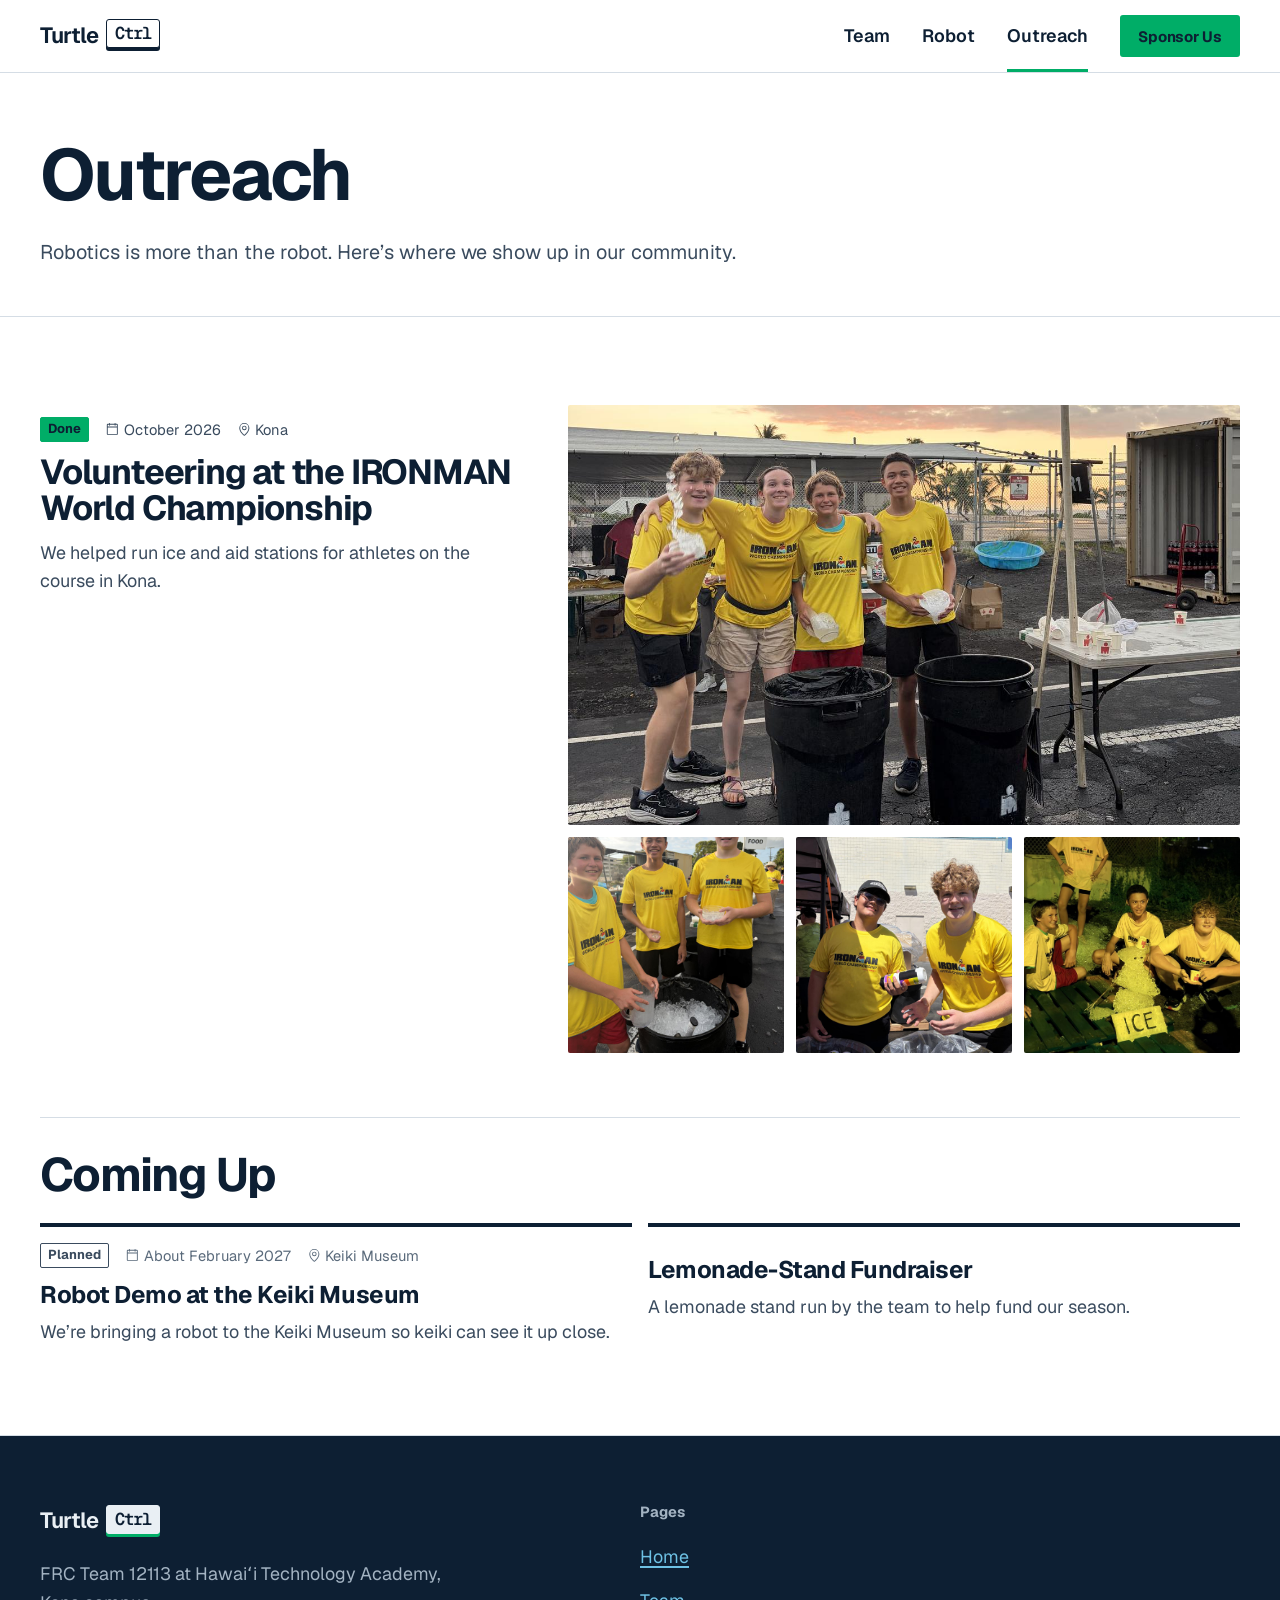
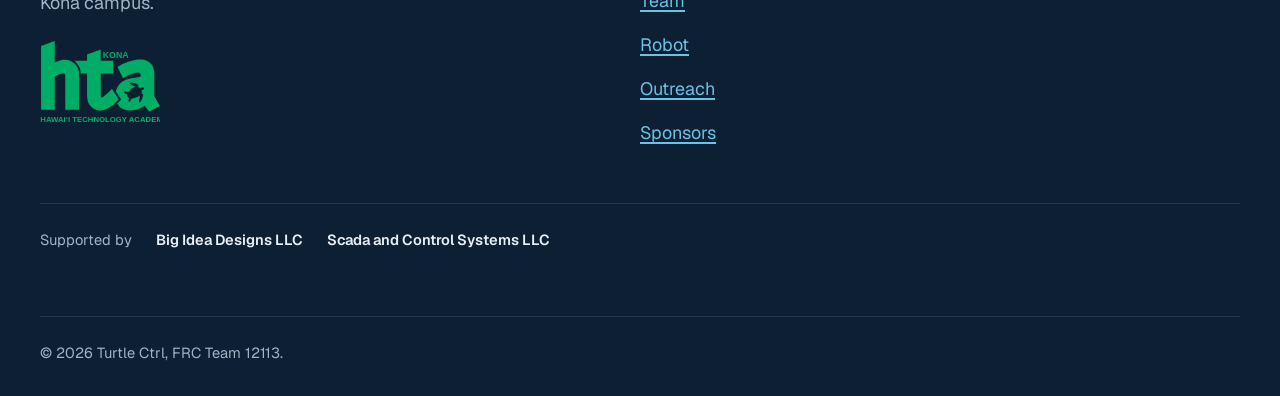
==== commit 719c8073: "Visual redesign preview: flat buttons, square corners, navy hero band, rules instead of cards Same t" ====
--- a/outreach.html
+++ b/outreach.html
@@ -5,6 +5,8 @@
   <meta name="viewport" content="width=device-width, initial-scale=1">
   <title>Outreach | Turtle Ctrl, FRC 12113</title>
   <meta name="description" content="Turtle Ctrl in the community: IRONMAN World Championship volunteering, a Keiki Museum robot demo, and fundraising.">
+  <link rel="canonical" href="https://turtlectrl12113.com/outreach.html">
+  <meta property="og:url" content="https://turtlectrl12113.com/outreach.html">
   <meta name="color-scheme" content="light dark">
   <meta name="theme-color" content="#FFFFFF" media="(prefers-color-scheme: light)">
   <meta name="theme-color" content="#0A1724" media="(prefers-color-scheme: dark)">
@@ -12,8 +14,8 @@
   <meta property="og:description" content="Turtle Ctrl in the community: IRONMAN World Championship volunteering, a Keiki Museum robot demo, and fundraising.">
   <meta property="og:type" content="website">
   <meta property="og:site_name" content="Turtle Ctrl, FRC Team 12113">
-  <!-- Share preview image. Update the domain once the custom domain is live. -->
-  <meta property="og:image" content="https://ripthins.github.io/images/og-card.jpg">
+  <!-- Share preview image (full address so texts and social posts can load it) -->
+  <meta property="og:image" content="https://turtlectrl12113.com/images/og-card.jpg">
   <meta property="og:image:width" content="1200">
   <meta property="og:image:height" content="630">
   <meta property="og:image:alt" content="Turtle Ctrl, FRC Team 12113 from Kona, Hawaiʻi">
@@ -21,9 +23,9 @@
   <link rel="icon" href="images/favicon.svg" type="image/svg+xml">
   <link rel="apple-touch-icon" href="images/apple-touch-icon.png">
   <link rel="preload" href="fonts/geist-latin-wght-normal.woff2" as="font" type="font/woff2" crossorigin>
-  <link rel="stylesheet" href="css/styles.css?v=20261015c">
-  <link rel="stylesheet" href="css/pages.css?v=20261015c">
-  <link rel="stylesheet" href="css/minibots.css?v=20261015c">
+  <link rel="stylesheet" href="css/styles.css?v=20261018b">
+  <link rel="stylesheet" href="css/pages.css?v=20261018b">
+  <link rel="stylesheet" href="css/minibots.css?v=20261018b">
 </head>
 <body>
   <a class="skip-link" href="#main">Skip to content</a>
@@ -49,39 +51,14 @@
 
   <main id="main">
 
-    <!-- ===== INTRO: floor band, the robot pours lemonade and serves it ===== -->
-    <section class="floor-band" data-minibot aria-labelledby="outreach-title">
-      <div class="container floor-band__inner">
+    <!-- ===== INTRO ===== -->
+    <section class="intro" aria-labelledby="outreach-title">
+      <div class="container intro__grid">
       <div class="page-intro">
         <h1 id="outreach-title">Outreach</h1>
         <!-- DRAFT: Reif to rewrite -->
         <p class="draft">Robotics is more than the robot. Here’s where we show up in our community.</p>
       </div>
-      <svg class="floor-band__scene" viewBox="50 70 270 106" style="--w: 270" role="img" aria-label="Animation: a robot pours lemonade into a cup and slides it down the table" focusable="false">
-            <g><circle class="sh-tire" cx="88" cy="165" r="11"/><circle class="sh-hubcap" cx="88" cy="165" r="4"/>
-              <circle class="sh-tire" cx="125" cy="165" r="11"/><circle class="sh-hubcap" cx="125" cy="165" r="4"/>
-              <circle class="sh-tire" cx="162" cy="165" r="11"/><circle class="sh-hubcap" cx="162" cy="165" r="4"/><rect class="sh-alu" x="70" y="131" width="110" height="7"/>
-              <rect class="sh-bumper" x="62" y="137" width="126" height="22" rx="5"/>
-              <text class="sh-text" x="125" y="153" font-size="12" text-anchor="middle">12113</text></g>
-            <rect class="sh-alu" x="150" y="86" width="7" height="46"/>
-            <rect class="sh-alu" x="150" y="84" width="62" height="7" rx="2"/>
-            <rect class="mb-lemon mb-a-stream" x="230" y="102" width="4" height="26"/>
-            <g class="mb-a-pitcher">
-              <rect class="mb-white" x="204" y="86" width="24" height="30" rx="3"/>
-              <rect class="mb-lemon" x="206" y="96" width="20" height="18"/>
-              <polygon class="mb-white" points="228,90 236,84 228,96"/>
-            </g>
-            <rect class="mb-wood" x="214" y="142" width="104" height="6"/>
-            <rect class="mb-wood-dark" x="220" y="148" width="5" height="28"/>
-            <rect class="mb-wood-dark" x="308" y="148" width="5" height="28"/>
-            <rect class="mb-white" x="244" y="151" width="58" height="16" rx="2"/>
-            <text class="mb-label" x="273" y="162" font-size="8" text-anchor="middle">LEMONADE</text>
-            <g class="mb-a-cup">
-              <path d="M224 127 L242 127 L239 142 L227 142 Z" fill="#FFFFFF"/>
-              <rect class="mb-lemon mb-a-fill" x="226" y="131" width="14" height="10"/>
-              <path d="M224 127 L242 127 L239 142 L227 142 Z" fill="none" stroke="#0D1F33" stroke-width="2"/>
-            </g>
-          </svg>
       </div>
     </section>
 
@@ -138,7 +115,6 @@
   </footer>
 
   <script src="content.js"></script>
-  <script src="js/site.js?v=20261015c"></script>
-  <script src="js/minibots.js?v=20261015c"></script>
+  <script src="js/site.js?v=20261018b"></script>
 </body>
 </html>
--- a/css/styles.css
+++ b/css/styles.css
@@ -67,9 +67,9 @@
   --section-y: 56px;
   --max: 1200px;
 
-  /* Shape: 8px for things you press, 16px for things that hold content */
-  --r-press: 8px;
-  --r-hold: 16px;
+  /* Shape: nearly square everywhere. Rounded "app" corners read as template. */
+  --r-press: 3px;
+  --r-hold: 2px;
 
   --ease: cubic-bezier(0.16, 1, 0.3, 1);
 }
@@ -78,7 +78,7 @@
   :root { --gutter: 24px; }
 }
 @media (min-width: 1024px) {
-  :root { --gutter: 32px; --section-y: 96px; }
+  :root { --gutter: 32px; --section-y: 88px; }
 }
 
 @media (prefers-color-scheme: dark) {
@@ -119,7 +119,7 @@
 [hidden] { display: none !important; }
 h1, h2, h3 {
   margin: 0;
-  font-weight: 600;
+  font-weight: 700;
   line-height: 1.05;
   letter-spacing: -0.035em;
   text-wrap: balance;
@@ -167,11 +167,11 @@
 .measure { max-width: 65ch; }
 .stack > * + * { margin-top: var(--s-4); }
 
+/* Small labels (week numbers, dates, "Our Sponsors"). Plain bold text. */
 .mono {
-  font-family: var(--font-mono);
-  font-size: var(--fs-mono);
-  font-weight: 600;
-  letter-spacing: 0.02em;
+  font-size: var(--fs-small);
+  font-weight: 700;
+  letter-spacing: 0;
 }
 
 /* ---------- Keycap (the signature) ---------- */
@@ -210,7 +210,7 @@
 }
 .wordmark:hover .key { transform: translateY(1px); box-shadow: 0 1px 0 var(--key-edge); }
 
-/* ---------- Buttons are keys ---------- */
+/* ---------- Buttons: flat, solid, square-ish ---------- */
 .btn {
   display: inline-flex;
   align-items: center;
@@ -218,41 +218,27 @@
   gap: var(--s-2);
   min-height: 48px;
   padding: 0 var(--s-5);
-  margin-bottom: 4px; /* room for the key edge */
   font-family: var(--font-sans);
   font-size: 1rem;
-  font-weight: 600;
-  letter-spacing: -0.01em;
+  font-weight: 700;
+  letter-spacing: -0.005em;
   line-height: 1;
   white-space: nowrap;
   text-decoration: none;
   border-radius: var(--r-press);
-  border: 1.5px solid var(--navy-900);
+  border: 2px solid transparent;
   cursor: pointer;
-  transition: transform 0.12s var(--ease);
+  transition: background-color 0.15s ease, color 0.15s ease, border-color 0.15s ease;
   touch-action: manipulation;
 }
 .btn svg { width: 1.125em; height: 1.125em; flex: none; }
-.btn--primary {
-  background: var(--green-500);
-  color: var(--navy-900);
-  box-shadow: 0 4px 0 var(--navy-900);
-}
-.btn--primary:hover { background: #1FBE7C; color: var(--navy-900); }
-.btn--secondary {
-  background: var(--key-face);
-  color: var(--navy-900);
-  box-shadow: 0 4px 0 var(--navy-900);
-}
-.btn--secondary:hover { background: #E4ECF2; color: var(--navy-900); }
-.btn:active { transform: translateY(3px); box-shadow: 0 1px 0 var(--navy-900); }
-.btn--sm { min-height: 44px; padding: 0 var(--s-4); font-size: 0.9375rem; }
+.btn--primary { background: var(--green-500); border-color: var(--green-500); color: var(--navy-900); }
+.btn--primary:hover { background: #1FBE7C; border-color: #1FBE7C; color: var(--navy-900); }
+.btn--secondary { background: transparent; border-color: currentColor; color: var(--text); }
+.btn--secondary:hover { background: var(--text); border-color: var(--text); color: var(--bg); }
+.btn--sm { min-height: 42px; padding: 0 var(--s-4); font-size: 0.9375rem; }
 
 @media (prefers-color-scheme: dark) {
-  .btn { border-color: var(--navy-950); }
-  .btn--primary { box-shadow: 0 4px 0 var(--green-800); }
-  .btn--secondary { box-shadow: 0 4px 0 var(--line-strong); }
-  .btn:active { box-shadow: 0 1px 0 var(--green-800); }
   .key { border-color: var(--key-face); }
 }
 
@@ -360,105 +346,82 @@
   border-radius: 4px;
 }
 
-/* ---------- Hero ---------- */
-.hero { padding-block: var(--s-7) var(--section-y); }
-.hero__grid { display: grid; gap: var(--s-7); }
-.hero__label { color: var(--muted); margin-bottom: var(--s-4); }
-.hero h1 { font-size: var(--fs-hero); }
+/* ---------- Hero: solid navy band (hero + stats) ---------- */
+.hero {
+  --text: #FFFFFF;
+  --text-2: #C9D5E0;
+  --muted: #A3B3C2;
+  --line: rgba(233, 239, 244, 0.16);
+  --focus: var(--cyan-400);
+  background: var(--navy-900);
+  color: #FFFFFF;
+  padding-block: var(--s-7) var(--s-6);
+}
+.hero__grid { display: grid; gap: var(--s-6); }
+.hero__label { color: var(--green-500); margin-bottom: var(--s-4); }
+.hero h1 { font-size: var(--fs-hero); color: #FFFFFF; }
 .hero__sub { margin-top: var(--s-5); color: var(--text-2); max-width: 46ch; font-size: clamp(1.0625rem, 1rem + 0.3vw, 1.25rem); }
 .hero .btn-row { margin-top: var(--s-6); }
+.hero .btn--secondary { color: #FFFFFF; }
+.hero .btn--secondary:hover { background: #FFFFFF; border-color: #FFFFFF; color: var(--navy-900); }
 .hero .ph { --ratio: 4 / 3; }
-
 @media (min-width: 1024px) {
   .hero { padding-block: var(--s-8) var(--s-6); }
   .hero__grid { grid-template-columns: repeat(12, 1fr); align-items: center; gap: var(--s-6); }
-  .hero__copy { grid-column: 1 / span 7; }
-  .hero__media { grid-column: 8 / span 5; }
-}
-
-/* ---------- Stat row ---------- */
+  .hero__copy { grid-column: 1 / span 6; }
+  .hero__media { grid-column: 7 / span 6; }
+}
+
+/* Stats sit in the same navy band, under the hero */
+.hero-stats { background: var(--navy-900); color: #FFFFFF; padding-bottom: var(--s-6); }
 .stats {
-  list-style: none; margin: 0; padding: 0;
+  list-style: none; margin: 0; padding: var(--s-5) 0 0;
   display: grid;
   grid-template-columns: repeat(3, 1fr);
-  border-top: 1px solid var(--line);
-  border-bottom: 1px solid var(--line);
-}
-.stats li { padding: var(--s-5) var(--s-3); }
-.stats li + li { border-left: 1px solid var(--line); }
+  border-top: 1px solid rgba(233, 239, 244, 0.16);
+}
+.stats li { padding: 0 var(--s-3) 0 0; }
 .stats__value {
   display: block;
-  font-family: var(--font-mono);
-  font-weight: 500;
-  font-size: clamp(2.25rem, 1.6rem + 2.8vw, 4rem);
+  font-weight: 700;
+  font-size: clamp(2.25rem, 1.6rem + 2.8vw, 3.75rem);
   line-height: 1;
-  letter-spacing: -0.03em;
+  letter-spacing: -0.04em;
   font-variant-numeric: tabular-nums;
-  color: var(--text);
-}
-.stats__label { display: block; margin-top: var(--s-2); color: var(--muted); font-size: var(--fs-small); line-height: 1.35; }
-@media (min-width: 640px) {
-  .stats li { padding: var(--s-6) var(--s-5); }
-}
-
-/* ---------- Season route ---------- */
+  color: inherit;
+}
+.stats__label { display: block; margin-top: var(--s-2); color: #A3B3C2; font-size: var(--fs-small); line-height: 1.35; }
+/* the compact stats on the Sponsors page sit on white */
+.stats--compact { color: var(--text); border-top-color: var(--line); }
+.stats--compact .stats__label { color: var(--muted); }
+
+/* ---------- Season route: three columns, each under a thick rule ---------- */
 .route-head p { margin-top: var(--s-4); color: var(--text-2); max-width: 52ch; }
 .route {
   list-style: none; margin: var(--s-7) 0 0; padding: 0;
-  display: grid; gap: 0;
-}
-.route__stop {
-  position: relative;
-  padding: 0 0 var(--s-6) var(--s-6);
-}
-/* the line */
-.route__stop::before {
-  content: "";
-  position: absolute; left: 6px; top: 14px; bottom: -6px;
-  width: 2px; background: var(--line-strong);
-}
-.route__stop:last-child::before { display: none; }
-/* the node: a tiny key */
-.route__stop::after {
-  content: "";
-  position: absolute; left: 0; top: 4px;
-  width: 14px; height: 14px;
-  border-radius: 4px;
-  background: var(--green-500);
-  border: 1.5px solid var(--navy-900);
-  box-shadow: 0 2px 0 var(--navy-900);
-}
-.route__stop--home::after { background: var(--key-face); }
-.route__week { color: var(--muted); }
-.route__name { margin-top: var(--s-1); }
+  display: grid; gap: var(--s-5);
+}
+.route__stop { padding-top: var(--s-4); border-top: 4px solid var(--green-500); }
+.route__stop--home { border-top-color: var(--text); }
+.route__week { color: var(--link); }
+.route__stop--home .route__week { color: var(--muted); }
+.route__name { margin-top: var(--s-2); }
 .route__city { margin-top: var(--s-1); color: var(--text-2); }
 .route__note { margin-top: var(--s-2); color: var(--muted); font-size: var(--fs-small); }
-
 @media (min-width: 768px) {
   .route { grid-template-columns: repeat(3, 1fr); gap: var(--s-6); }
-  .route__stop { padding: var(--s-6) 0 0 0; }
-  .route__stop::before { left: 14px; right: calc(var(--s-6) * -1); top: 6px; bottom: auto; width: auto; height: 2px; }
-  .route__stop::after { top: 0; }
 }
 .route-foot { margin-top: var(--s-5); }
 
 /* ---------- Update entry ---------- */
-.update {
-  margin-top: var(--s-6);
-  display: grid;
-  gap: var(--s-5);
-  padding: var(--s-5);
-  background: var(--surface);
-  border-radius: var(--r-hold);
-}
+.update { margin-top: var(--s-6); display: grid; gap: var(--s-5); }
 .update__date { color: var(--muted); }
 .update h3 { margin-top: var(--s-2); }
 .update p { margin-top: var(--s-3); color: var(--text-2); max-width: 60ch; }
-.update a { color: var(--link-on-surface); }
 .update .photo, .update .ph { --ratio: 16 / 9; }
 @media (min-width: 1024px) {
-  .update { padding: var(--s-6); }
-  .update--has-photo { grid-template-columns: 1fr 1fr; align-items: center; }
+  .update--has-photo { grid-template-columns: 1fr 1fr; align-items: center; gap: var(--s-7); }
+  .update--has-photo .photo { order: -1; }
 }
 .empty { color: var(--muted); }
 
@@ -487,7 +450,7 @@
 .logo-tile--ph { border: 2px dashed #9AA9B8; color: #5A6A7B; }
 .logo-tile--open {
   background: transparent;
-  border: 2px dashed var(--line-strong);
+  border: 2px solid var(--text);
   color: var(--text);
   text-align: center;
   gap: var(--s-3);
@@ -511,9 +474,6 @@
   --link: var(--cyan-400);
   position: relative;
   background-color: var(--navy-900);
-  /* honu shell / hex shaft grid */
-  background-image: url("data:image/svg+xml,%3Csvg xmlns='http://www.w3.org/2000/svg' width='41.57' height='72' viewBox='0 0 41.57 72'%3E%3Cpath d='M20.78 0L41.57 12V36L20.78 48L0 36V12Z M20.78 48V72' fill='none' stroke='%236EC1E4' stroke-opacity='0.07' stroke-width='1.5'/%3E%3C/svg%3E");
-  background-size: 41.57px 72px;
   color: #E9EFF4;
   padding-block: var(--s-8) var(--s-6);
   border-top: 1px solid var(--line);
--- a/css/pages.css
+++ b/css/pages.css
@@ -23,6 +23,15 @@
   .page-intro--split { grid-template-columns: 6fr 6fr; gap: var(--s-7); }
 }
 
+/* Team, Outreach, Sponsors intros: plain white, copy (+ photos on Team) */
+.intro { padding-block: var(--s-7) var(--s-6); border-bottom: 1px solid var(--line); }
+.intro .page-intro { padding: 0; }
+.intro__grid { display: grid; gap: var(--s-6); align-items: center; }
+@media (min-width: 1024px) {
+  .intro { padding-block: var(--s-8) var(--s-7); }
+  .intro__grid:has(.intro__media) { grid-template-columns: minmax(0, 5fr) minmax(0, 7fr); gap: var(--s-7); }
+}
+
 /* ---------- Sponsor carousel (Home, under the stats) ---------- */
 .sponsor-strip { padding-block: var(--s-5); border-bottom: 1px solid var(--line); }
 .sponsor-strip__inner { display: grid; gap: var(--s-4); align-items: center; }
@@ -39,17 +48,16 @@
   -webkit-mask-image: linear-gradient(90deg, transparent, #000 6%, #000 94%, transparent);
   mask-image: linear-gradient(90deg, transparent, #000 6%, #000 94%, transparent);
 }
-.marquee__track { display: flex; width: max-content; gap: var(--s-4); }
-.marquee__set { display: flex; gap: var(--s-4); list-style: none; margin: 0; padding: 0; }
+.marquee__track { display: flex; width: max-content; gap: var(--s-6); }
+.marquee__set { display: flex; gap: var(--s-6); list-style: none; margin: 0; padding: 0; }
 .marquee__item {
   display: flex; align-items: center; justify-content: center;
-  height: 64px; padding: 0 var(--s-5);
-  background: #FFFFFF;                 /* logos are usually dark: always a white tile */
-  border: 1px solid var(--line);
-  border-radius: var(--r-hold);
-  color: #0D1F33; font-weight: 600; white-space: nowrap; text-decoration: none;
-}
-a.marquee__item:hover { border-color: var(--green-500); color: #0D1F33; }
+  height: 56px; padding: 0 var(--s-4);
+  color: var(--text); font-weight: 700; font-size: 1.0625rem; white-space: nowrap; text-decoration: none;
+}
+a.marquee__item:hover { color: var(--link); }
+/* logos are usually dark: give image logos a white backing in dark mode */
+@media (prefers-color-scheme: dark) { .marquee__item img { background: #FFFFFF; padding: 6px 10px; border-radius: 2px; } }
 .marquee__item img { max-height: 40px; width: auto; max-width: 180px; object-fit: contain; }
 
 
@@ -140,23 +148,18 @@
 .process { display: grid; gap: var(--s-6); align-items: start; margin-top: var(--s-6); }
 .process .photo { --ratio: 5 / 6; }
 @media (min-width: 1024px) { .process { grid-template-columns: 7fr 5fr; gap: var(--s-7); } }
-.steps { list-style: none; margin: 0; padding: 0; display: grid; gap: var(--s-2); counter-reset: step; }
+.steps { list-style: none; margin: 0; padding: 0; counter-reset: step; border-top: 1px solid var(--line); }
 .steps li {
   counter-increment: step;
-  display: flex; align-items: center; gap: var(--s-4);
-  padding: var(--s-3) var(--s-4);
-  border: 1px solid var(--line);
-  border-radius: var(--r-press);
-  font-weight: 600;
+  display: flex; align-items: baseline; gap: var(--s-4);
+  padding: var(--s-3) 0;
+  border-bottom: 1px solid var(--line);
+  font-weight: 600; font-size: 1.0625rem;
 }
 .steps li::before {
-  content: counter(step);
-  display: inline-grid; place-items: center;
-  width: 32px; height: 32px; flex: none;
-  font-family: var(--font-mono); font-size: 0.875rem;
-  color: var(--navy-900); background: var(--green-500);
-  border: 1.5px solid var(--navy-900); border-radius: 6px;
-  box-shadow: 0 2px 0 var(--navy-900);
+  content: counter(step, decimal-leading-zero);
+  flex: none; width: 2.2em;
+  font-weight: 700; color: var(--link); font-variant-numeric: tabular-nums;
 }
 
 /* ---------- Robot: season timeline ---------- */
@@ -187,10 +190,10 @@
 .links a {
   display: flex; justify-content: space-between; align-items: center; gap: var(--s-4);
   min-height: 64px; padding: var(--s-4) var(--s-5);
-  border: 1.5px solid var(--line); border-radius: var(--r-hold);
+  border: 1px solid var(--line-strong); border-radius: var(--r-hold);
   font-weight: 600; text-decoration: none; color: var(--text);
 }
-.links a:hover { border-color: var(--green-500); color: var(--text); }
+.links a:hover { border-color: var(--text); color: var(--text); }
 .links small { display: block; color: var(--muted); font-weight: 400; }
 .links svg { width: 1.2em; height: 1.2em; flex: none; color: var(--link); }
 
@@ -201,11 +204,11 @@
 .outreach-item__meta span { display: inline-flex; align-items: center; gap: var(--s-1); }
 .outreach-item__meta svg { width: 1em; height: 1em; }
 .status {
-  font-family: var(--font-mono); font-size: 0.75rem; font-weight: 600;
-  padding: 2px 8px; border-radius: 4px;
-  border: 1.5px solid var(--navy-900); color: var(--navy-900); background: #FFFFFF;
-}
-.status--done { background: var(--green-500); }
+  font-size: 0.8125rem; font-weight: 700;
+  padding: 1px 7px; border-radius: 2px;
+  border: 1px solid currentColor; color: var(--text-2);
+}
+.status--done { background: var(--green-500); border-color: var(--green-500); color: var(--navy-900); }
 .outreach-item h2 { font-size: clamp(1.5rem, 1.2rem + 1.2vw, 2.25rem); margin-top: var(--s-3); }
 .outreach-item p { margin-top: var(--s-3); color: var(--text-2); max-width: 62ch; }
 .outreach-photos { display: grid; gap: var(--s-3); grid-template-columns: repeat(2, 1fr); }
@@ -222,7 +225,7 @@
 /* ---------- Sponsors page ---------- */
 .funds { list-style: none; margin: var(--s-6) 0 0; padding: 0; display: grid; gap: var(--s-4); }
 @media (min-width: 768px) { .funds { grid-template-columns: repeat(2, 1fr); } }
-.funds li { padding: var(--s-5); border-left: 3px solid var(--green-500); background: var(--surface); border-radius: 0 var(--r-hold) var(--r-hold) 0; }
+.funds li { padding-top: var(--s-4); border-top: 4px solid var(--green-500); }
 .funds h3 { font-size: 1.125rem; }
 .funds p { margin-top: var(--s-2); color: var(--text-2); font-size: var(--fs-small); }
 .packet {
@@ -256,21 +259,15 @@
    page hold attention without placeholders.
    ========================================================== */
 
-/* ---------- Home: news cards ---------- */
-.news { display: grid; gap: var(--s-5); margin-top: var(--s-6); }
+/* ---------- Home: news (photo above text, no card) ---------- */
+.news { display: grid; gap: var(--s-7) var(--s-6); margin-top: var(--s-6); }
 @media (min-width: 768px) { .news { grid-template-columns: 1fr 1fr; } }
-.news-card {
-  display: flex; flex-direction: column;
-  background: var(--surface);
-  border-radius: var(--r-hold);
-  overflow: hidden;
-}
-.news-card__photo { --ratio: 16 / 10; border-radius: 0; }
-.news-card__body { display: flex; flex-direction: column; gap: var(--s-3); padding: var(--s-5); flex: 1; }
+.news-card { display: flex; flex-direction: column; }
+.news-card__photo { --ratio: 16 / 10; }
+.news-card__body { display: flex; flex-direction: column; gap: var(--s-3); padding-top: var(--s-4); flex: 1; }
 .news-card__kicker { color: var(--muted); }
 .news-card__body p:not(.news-card__kicker) { color: var(--text-2); }
-.news-card .link-arrow { margin-top: auto; color: var(--link-on-surface); }
-@media (min-width: 1024px) { .news-card__body { padding: var(--s-6); } }
+.news-card .link-arrow { margin-top: auto; }
 
 /* ---------- Team: why "Turtle Ctrl" ---------- */
 .name-story { display: grid; gap: var(--s-6); align-items: center; }
@@ -304,40 +301,25 @@
   aspect-ratio: 4 / 5;
   font-family: var(--font-mono); font-weight: 600; font-size: 2rem;
   color: var(--navy-900); background: #FFFFFF;
-  border: 1.5px solid var(--navy-900); border-radius: var(--r-hold);
-  box-shadow: 0 4px 0 var(--navy-900);
+  border: 1px solid var(--line-strong); border-radius: var(--r-hold);
 }
 .mentors { margin-top: var(--s-7); }
 .mentors h3 { margin-bottom: var(--s-3); }
 .mentor-list { list-style: none; margin: 0; padding: 0; display: flex; flex-wrap: wrap; gap: var(--s-3) var(--s-6); color: var(--text-2); }
 
-/* ---------- Team: what's next strip ---------- */
-.next-strip {
-  list-style: none; margin: 0; padding: 0;
-  display: grid; gap: var(--s-3);
-}
-@media (min-width: 768px) { .next-strip { grid-template-columns: repeat(3, 1fr); gap: var(--s-4); } }
-.next-strip li {
-  display: flex; flex-direction: column; gap: var(--s-1);
-  padding: var(--s-4) var(--s-5);
-  border: 1.5px solid var(--navy-900);
-  border-radius: var(--r-press);
-  box-shadow: 0 4px 0 var(--navy-900);
-  background: #FFFFFF;
-  color: var(--navy-900);
-}
-.next-strip li span { color: #3A4B5E; }
-.next-strip li strong { font-weight: 600; font-size: 1.0625rem; }
-@media (prefers-color-scheme: dark) {
-  .next-strip li { border-color: var(--line-strong); box-shadow: 0 4px 0 var(--line-strong); }
-}
+/* ---------- Team: what's next (three columns under a rule) ---------- */
+.next-strip { list-style: none; margin: 0; padding: 0; display: grid; gap: var(--s-5); }
+@media (min-width: 768px) { .next-strip { grid-template-columns: repeat(3, 1fr); gap: var(--s-6); } }
+.next-strip li { display: flex; flex-direction: column; gap: var(--s-1); padding-top: var(--s-3); border-top: 4px solid var(--text); }
+.next-strip li span { color: var(--muted); font-size: var(--fs-small); font-weight: 700; }
+.next-strip li strong { font-weight: 700; font-size: 1.125rem; }
 
 /* ---------- Team: role keys ---------- */
 .keys {
   list-style: none; margin: var(--s-5) 0 0; padding: 0;
   display: flex; flex-wrap: wrap; gap: var(--s-3);
 }
-.keys .key { font-size: 0.9375rem; padding: 0.55em 0.8em 0.5em; margin-bottom: 3px; }
+.keys .key { font-family: var(--font-sans); font-size: 0.9375rem; font-weight: 600; padding: 0.45em 0.75em; box-shadow: none; border: 1px solid var(--line-strong); border-radius: var(--r-press); background: transparent; color: var(--text); }
 
 /* ---------- Team: parent FAQ ---------- */
 .faq { margin-top: var(--s-5); border-top: 1px solid var(--line); }
@@ -348,16 +330,8 @@
   font-weight: 600; cursor: pointer; list-style: none;
 }
 .faq summary::-webkit-details-marker { display: none; }
-.faq summary::after {
-  content: "+"; flex: none;
-  display: inline-grid; place-items: center;
-  width: 28px; height: 28px;
-  font-family: var(--font-mono); font-weight: 600;
-  border: 1.5px solid var(--navy-900); border-radius: 6px;
-  box-shadow: 0 2px 0 var(--navy-900);
-  background: #FFFFFF; color: var(--navy-900);
-}
-.faq details[open] summary::after { content: "−"; background: var(--green-500); }
+.faq summary::after { content: "+"; flex: none; font-size: 1.375rem; font-weight: 400; line-height: 1; color: var(--muted); }
+.faq details[open] summary::after { content: "−"; }
 .faq details p { padding: 0 0 var(--s-4); color: var(--text-2); max-width: 60ch; margin: 0; }
 
 /* ---------- Robot: practice bot specs ---------- */
@@ -370,9 +344,8 @@
 .spec {
   grid-column: span 1;
   padding: var(--s-5);
-  border: 1.5px solid var(--navy-900);
-  border-radius: var(--r-hold);
-  box-shadow: 0 4px 0 var(--navy-900);
+  border-top: 4px solid var(--navy-900);
+  border-radius: 0;
   background: #FFFFFF;
   color: var(--navy-900);
 }
@@ -385,7 +358,7 @@
   .spec--wide { grid-column: span 3; }
 }
 @media (prefers-color-scheme: dark) {
-  .spec { border-color: var(--line-strong); box-shadow: 0 4px 0 var(--line-strong); }
+  .spec { border-top-color: var(--green-500); }
 }
 .process__lead { color: var(--text-2); margin-bottom: var(--s-5); }
 
@@ -393,7 +366,7 @@
 .outreach-next { padding-top: var(--s-6); border-top: 1px solid var(--line); }
 .next-cards { list-style: none; margin: var(--s-5) 0 0; padding: 0; display: grid; gap: var(--s-4); }
 @media (min-width: 768px) { .next-cards { grid-template-columns: 1fr 1fr; } }
-.next-card { padding: var(--s-5); background: var(--surface); border-radius: var(--r-hold); }
+.next-card { padding-top: var(--s-4); border-top: 4px solid var(--text); }
 .next-card h3 { margin-top: var(--s-3); }
 .next-card p:last-child { margin-top: var(--s-2); color: var(--text-2); }
 .invite {
@@ -425,7 +398,7 @@
   font-weight: 600; font-size: clamp(1.0625rem, 1rem + 0.4vw, 1.375rem);
   letter-spacing: -0.02em; text-align: center; color: #0D1F33;
 }
-.packet { border-style: solid; border-color: var(--line); background: var(--bg); }
+.packet { border: 0; border-top: 4px solid var(--green-500); border-radius: 0; background: transparent; padding-inline: 0; }
 @media (min-width: 1024px) {
   .gallery--five .gallery__wide .photo { aspect-ratio: 8 / 3; }
   .gallery--five .gallery__wide .photo img { object-position: 50% 0%; }   /* keep faces in frame */
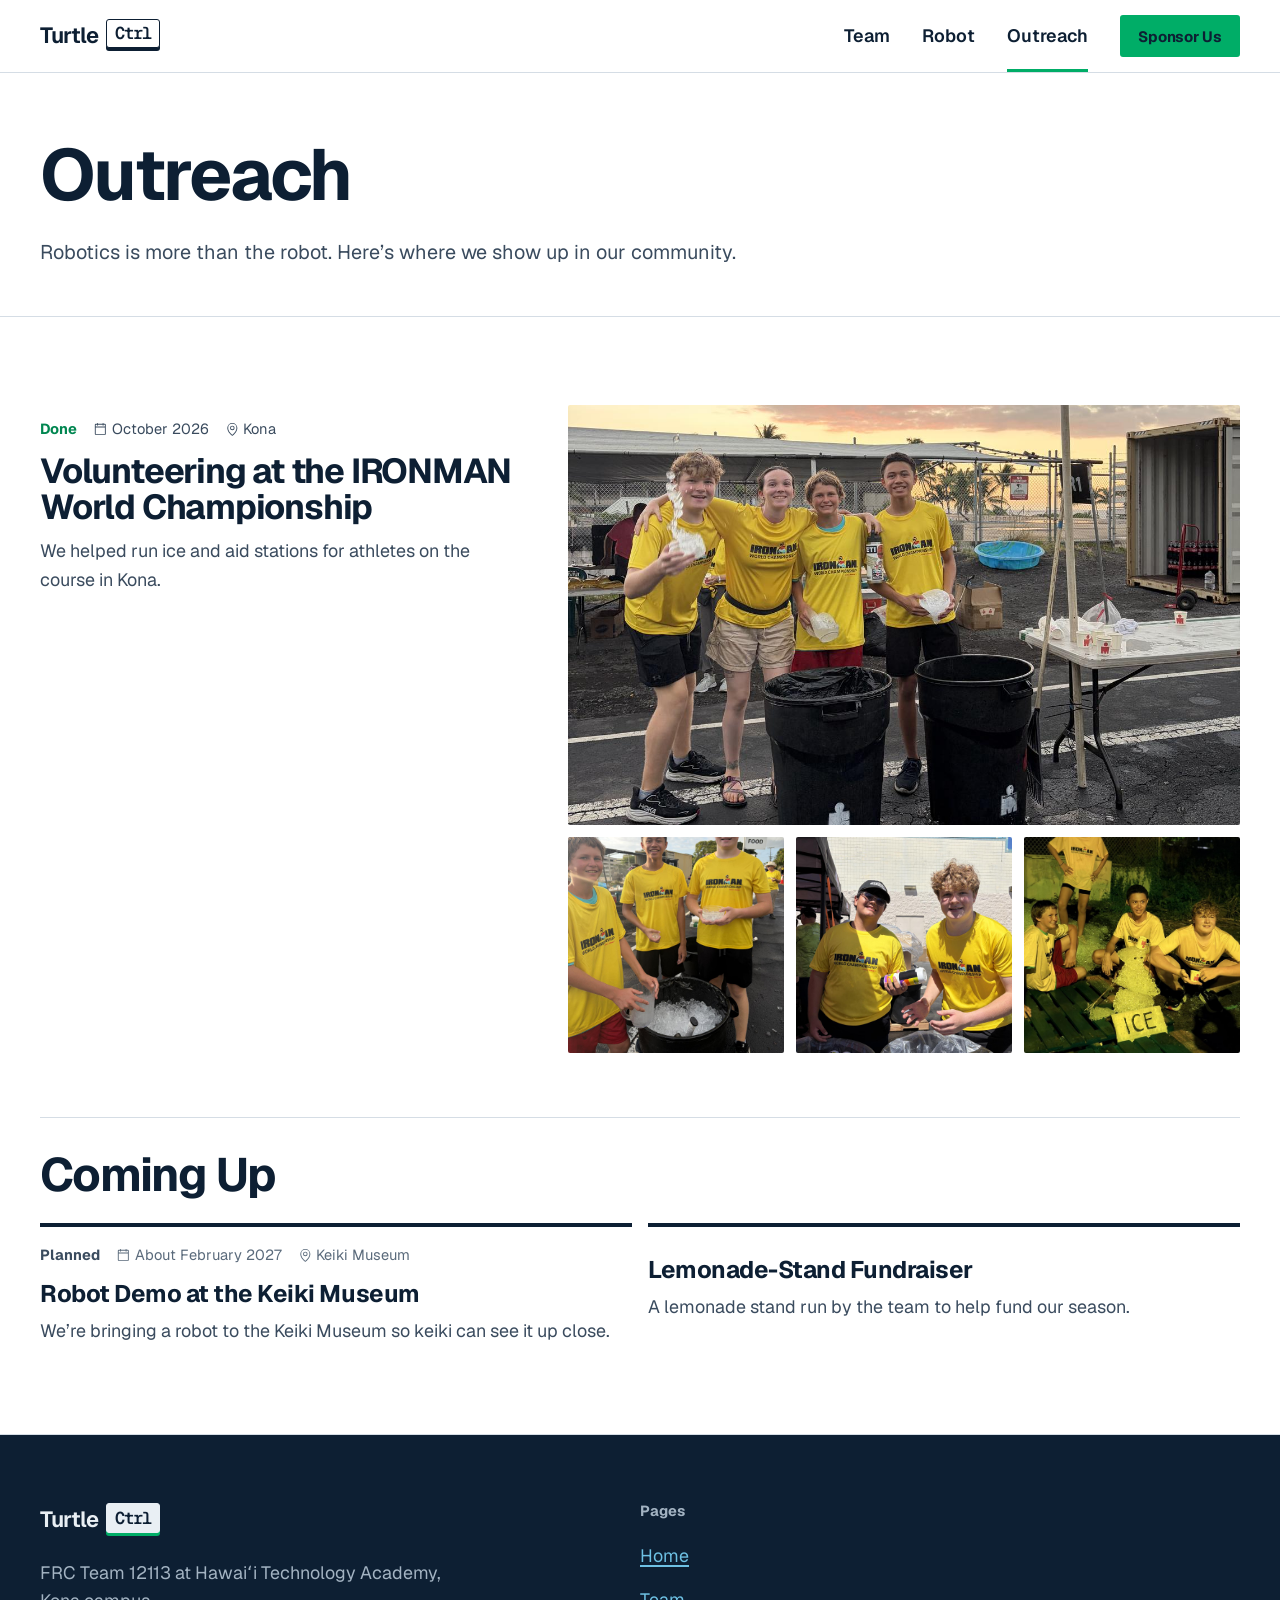
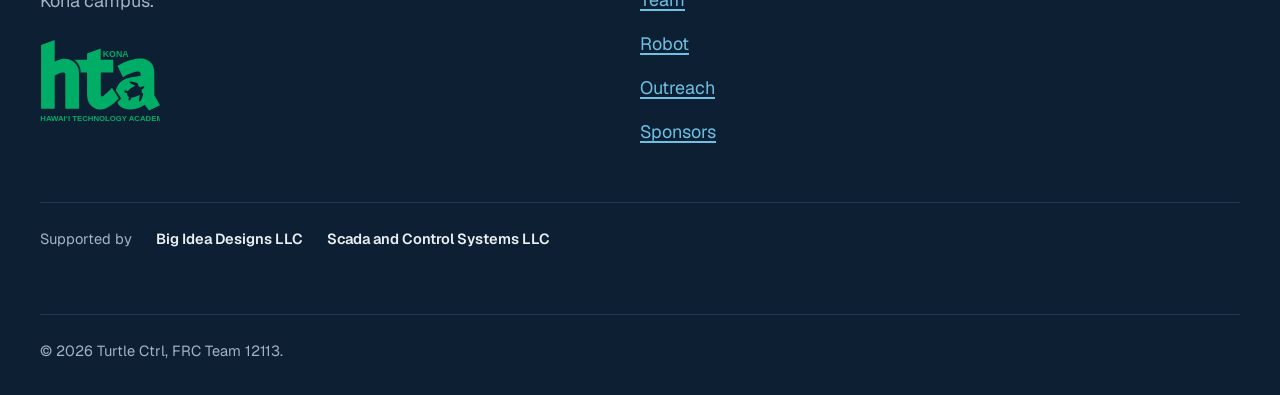
==== commit 4b1e26c4: "Preview: natural turtle crop and whiteboard photo; keys and status as plain text Co-Authored-By: Cla" ====
--- a/outreach.html
+++ b/outreach.html
@@ -23,9 +23,9 @@
   <link rel="icon" href="images/favicon.svg" type="image/svg+xml">
   <link rel="apple-touch-icon" href="images/apple-touch-icon.png">
   <link rel="preload" href="fonts/geist-latin-wght-normal.woff2" as="font" type="font/woff2" crossorigin>
-  <link rel="stylesheet" href="css/styles.css?v=20261018b">
-  <link rel="stylesheet" href="css/pages.css?v=20261018b">
-  <link rel="stylesheet" href="css/minibots.css?v=20261018b">
+  <link rel="stylesheet" href="css/styles.css?v=20261018c">
+  <link rel="stylesheet" href="css/pages.css?v=20261018c">
+  <link rel="stylesheet" href="css/minibots.css?v=20261018c">
 </head>
 <body>
   <a class="skip-link" href="#main">Skip to content</a>
@@ -115,6 +115,6 @@
   </footer>
 
   <script src="content.js"></script>
-  <script src="js/site.js?v=20261018b"></script>
+  <script src="js/site.js?v=20261018c"></script>
 </body>
 </html>
--- a/css/pages.css
+++ b/css/pages.css
@@ -203,12 +203,8 @@
 .outreach-item__meta { display: flex; flex-wrap: wrap; align-items: center; gap: var(--s-2) var(--s-4); color: var(--muted); font-size: var(--fs-small); }
 .outreach-item__meta span { display: inline-flex; align-items: center; gap: var(--s-1); }
 .outreach-item__meta svg { width: 1em; height: 1em; }
-.status {
-  font-size: 0.8125rem; font-weight: 700;
-  padding: 1px 7px; border-radius: 2px;
-  border: 1px solid currentColor; color: var(--text-2);
-}
-.status--done { background: var(--green-500); border-color: var(--green-500); color: var(--navy-900); }
+.status { font-weight: 700; color: var(--text-2); }
+.status--done { color: var(--link); }
 .outreach-item h2 { font-size: clamp(1.5rem, 1.2rem + 1.2vw, 2.25rem); margin-top: var(--s-3); }
 .outreach-item p { margin-top: var(--s-3); color: var(--text-2); max-width: 62ch; }
 .outreach-photos { display: grid; gap: var(--s-3); grid-template-columns: repeat(2, 1fr); }
@@ -272,7 +268,7 @@
 /* ---------- Team: why "Turtle Ctrl" ---------- */
 .name-story { display: grid; gap: var(--s-6); align-items: center; }
 .name-story__sketch { margin: 0; max-width: 440px; }
-.name-story__sketch .photo { --ratio: 1000 / 828; background: #FFFFFF; }
+.name-story__sketch .photo { --ratio: 4 / 3; }
 .name-story__copy .draft p + p,
 .name-story__copy > p + p { margin-top: var(--s-3); }
 .name-story__copy h2 { margin-bottom: var(--s-5); }
@@ -319,7 +315,10 @@
   list-style: none; margin: var(--s-5) 0 0; padding: 0;
   display: flex; flex-wrap: wrap; gap: var(--s-3);
 }
-.keys .key { font-family: var(--font-sans); font-size: 0.9375rem; font-weight: 600; padding: 0.45em 0.75em; box-shadow: none; border: 1px solid var(--line-strong); border-radius: var(--r-press); background: transparent; color: var(--text); }
+/* Plain text list, so nothing here looks clickable */
+.keys { gap: 0 0.4em; }
+.keys .key { display: inline; font-family: var(--font-sans); font-size: 1.0625rem; font-weight: 700; padding: 0; border: 0; border-radius: 0; box-shadow: none; background: none; color: var(--text); }
+.keys .key:not(:last-child)::after { content: ","; font-weight: 400; }
 
 /* ---------- Team: parent FAQ ---------- */
 .faq { margin-top: var(--s-5); border-top: 1px solid var(--line); }
